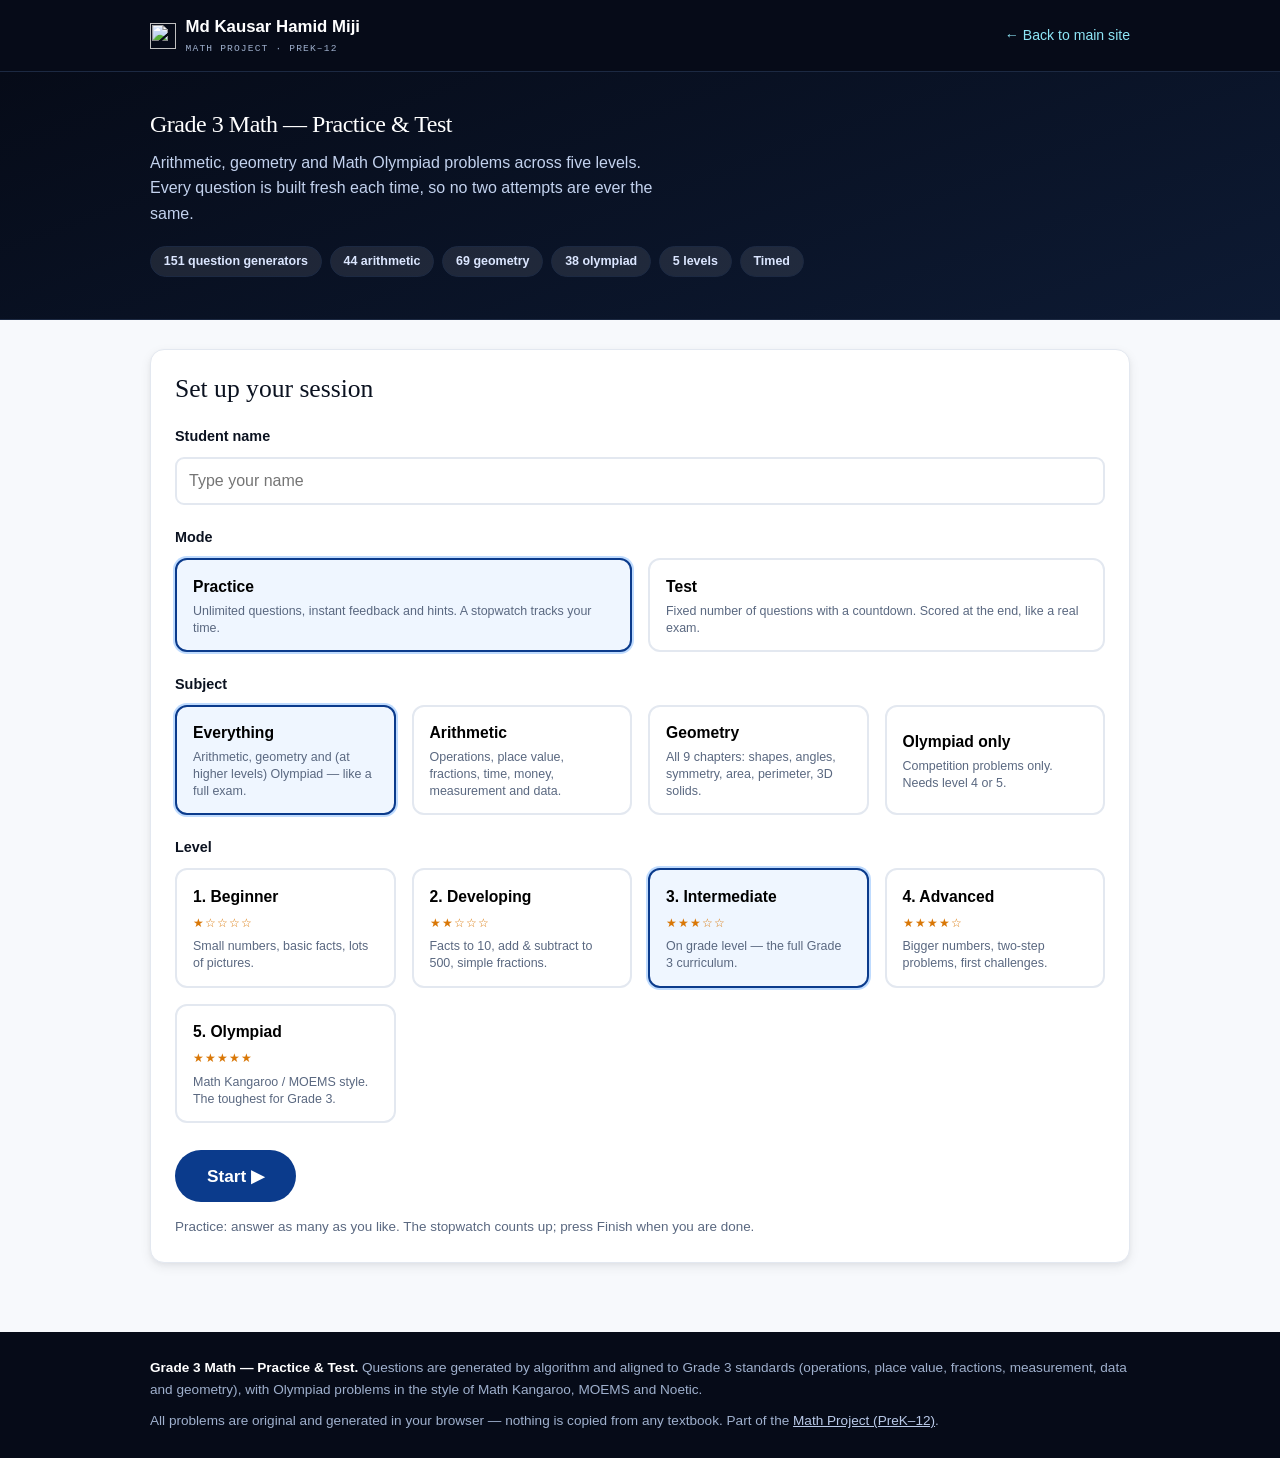
==== math/index.html @ 2d893887 "Added Math webpage" ====
<!DOCTYPE html>
<html lang="en">
<head>
<meta charset="utf-8">
<meta name="viewport" content="width=device-width, initial-scale=1">
<title>Grade 3 Math — Practice &amp; Test | Arithmetic · Geometry · Olympiad</title>
<meta name="description" content="Free Grade 3 math practice and timed tests. Arithmetic, geometry and Math Olympiad problems across five difficulty levels. Every question is generated fresh, so no two attempts are alike.">
<meta name="robots" content="index,follow">
<link rel="canonical" href="https://mijicuet.github.io/math/">
<meta property="og:type" content="website">
<meta property="og:title" content="Grade 3 Math — Practice &amp; Test">
<meta property="og:description" content="Arithmetic, geometry and Math Olympiad practice for Grade 3 — five levels, timed tests, unlimited fresh questions.">
<meta property="og:url" content="https://mijicuet.github.io/math/">
<meta name="theme-color" content="#060b18">
<link rel="icon" href="../assets/img/favicon.svg" type="image/svg+xml">
<style>
:root{
  --paper:#fff; --surface:#f7f9fc; --surface-2:#eef2f8;
  --ink:#0b1220; --ink-soft:#223049; --muted:#5a6880; --rule:#e3e8f0;
  --brand:#0b3b8c; --brand-ink:#072a66; --cyan:#06b6d4; --violet:#7c3aed; --amber:#d97706;
  --green:#16a34a; --red:#dc2626;
  --night:#060b18; --night-2:#0b1428; --night-rule:#1c2942; --night-muted:#9fb0cd;
  --font-sans:"Inter",-apple-system,BlinkMacSystemFont,"Segoe UI",Roboto,Helvetica,Arial,sans-serif;
  --font-display:"Newsreader","Iowan Old Style",Georgia,serif;
  --font-mono:"JetBrains Mono",ui-monospace,SFMono-Regular,Menlo,Consolas,monospace;
  --radius:14px; --radius-sm:9px;
  --shadow:0 4px 12px rgba(11,18,32,.07),0 2px 4px rgba(11,18,32,.04);
  --shadow-lg:0 18px 45px rgba(11,18,32,.12);
  --ease:cubic-bezier(.22,.61,.36,1);
}
*,*::before,*::after{box-sizing:border-box} *{margin:0}
html{-webkit-text-size-adjust:100%}
body{font-family:var(--font-sans);background:var(--surface);color:var(--ink);line-height:1.6;
     -webkit-font-smoothing:antialiased}
img,svg{display:block;max-width:100%}
.wrap{width:min(100% - 2rem,980px);margin-inline:auto}
@media(max-width:600px){.wrap{width:min(100% - 1.25rem,980px)}}
h1,h2,h3{line-height:1.18;font-weight:650;text-wrap:balance}
:focus-visible{outline:3px solid var(--cyan);outline-offset:3px;border-radius:4px}
.skip-link{position:absolute;left:-9999px;background:var(--ink);color:#fff;padding:.7rem 1.1rem;z-index:99}
.skip-link:focus{left:0}

/* header */
.topbar{background:var(--night);color:#fff;padding:.9rem 0;position:sticky;top:0;z-index:50;
        border-bottom:1px solid var(--night-rule)}
.topbar .wrap{display:flex;align-items:center;justify-content:space-between;gap:1rem;flex-wrap:wrap}
.logo{display:flex;align-items:center;gap:.6rem;font-weight:700;font-size:1.05rem;color:#fff;text-decoration:none}
.logo span small{display:block;font-family:var(--font-mono);font-size:.6rem;letter-spacing:.12em;
                 text-transform:uppercase;color:var(--night-muted);font-weight:500}
.topbar a.home{color:#8ee6f6;text-decoration:none;font-size:.88rem}
.topbar a.home:hover{text-decoration:underline}

/* hero */
.hero{background:linear-gradient(160deg,#060b18,#0d1a33);color:#fff;padding:2.4rem 0 2.6rem;
      border-bottom:1px solid var(--night-rule)}
.hero h1{font-family:var(--font-display);font-size:clamp(1.9rem,1.4rem+2.2vw,2.9rem);font-weight:500;
         letter-spacing:-.02em}
.hero p{color:#c3d2ee;margin-top:.7rem;max-width:60ch}
.pillrow{display:flex;flex-wrap:wrap;gap:.5rem;margin-top:1.2rem}
.pill{background:rgba(255,255,255,.09);border:1px solid var(--night-rule);border-radius:99px;
      padding:.3rem .8rem;font-size:.78rem;font-weight:600;color:#dbe6ff}

/* cards / layout */
.card{background:var(--paper);border:1px solid var(--rule);border-radius:var(--radius);padding:1.5rem;
      box-shadow:var(--shadow)}
.section{padding:1.8rem 0}
.grid{display:grid;gap:1rem}
.opt-grid{grid-template-columns:repeat(auto-fit,minmax(190px,1fr))}
label.lbl{display:block;font-weight:650;font-size:.9rem;margin:1.3rem 0 .55rem}
.help{font-size:.84rem;color:var(--muted)}

/* selectable option tiles */
.tile{border:2px solid var(--rule);border-radius:12px;padding:.85rem 1rem;cursor:pointer;background:#fff;
      text-align:left;transition:all .25s var(--ease);font:inherit;width:100%}
.tile:hover{border-color:#93c5fd}
.tile[aria-pressed="true"]{border-color:var(--brand);background:#eff6ff;box-shadow:0 0 0 2px #bfdbfe}
.tile b{display:block;font-size:.98rem}
.tile .stars{font-size:.78rem;color:var(--amber);letter-spacing:1px}
.tile small{display:block;color:var(--muted);font-size:.78rem;line-height:1.35;margin-top:.25rem}
.tile.oly[aria-pressed="true"]{border-color:var(--violet);background:#f5f0ff;box-shadow:0 0 0 2px #ddd0fe}

select,input[type=number],input[type=text]{font:inherit;font-size:1rem;padding:.6rem .75rem;
  border:2px solid var(--rule);border-radius:var(--radius-sm);background:#fff;color:var(--ink);width:100%}
select:focus,input:focus{outline:none;border-color:var(--brand)}

.btn{border:0;border-radius:99px;padding:.8rem 1.6rem;font-size:1rem;font-weight:650;cursor:pointer;
     background:var(--brand);color:#fff;transition:all .25s var(--ease);display:inline-flex;
     align-items:center;gap:.5rem;text-decoration:none}
.btn:hover{background:var(--brand-ink)}
.btn:disabled{opacity:.45;cursor:not-allowed}
.btn.sec{background:var(--surface-2);color:var(--ink)}
.btn.sec:hover{background:#dbe3ee}
.btn.big{font-size:1.08rem;padding:.95rem 2rem}
.btnrow{display:flex;gap:.7rem;flex-wrap:wrap}

/* runner */
.runbar{display:flex;align-items:center;justify-content:space-between;gap:1rem;flex-wrap:wrap;
        margin-bottom:.9rem}
.meta{font-size:.9rem;color:var(--muted)}
.meta b{color:var(--ink)}
.timer{font-family:var(--font-mono);font-size:1.35rem;font-weight:700;background:#fff;
       border:2px solid var(--rule);border-radius:10px;padding:.35rem .8rem;font-variant-numeric:tabular-nums}
.timer.warn{color:var(--red);border-color:var(--red)}
.bar{height:9px;background:var(--surface-2);border-radius:99px;overflow:hidden;margin-bottom:1rem}
.bar>div{height:100%;background:var(--green);width:0;transition:width .3s var(--ease)}
.palette{display:flex;flex-wrap:wrap;gap:.42rem;margin-bottom:1.1rem}
.dot{width:33px;height:33px;border-radius:8px;border:2px solid var(--rule);background:#fff;
     font-weight:700;font-size:.85rem;cursor:pointer;transition:all .2s var(--ease)}
.dot.done{background:#dcfce7;border-color:#86efac}
.dot.cur{border-color:var(--brand);box-shadow:0 0 0 2px #bfdbfe}

.tag{display:inline-block;font-size:.7rem;font-weight:700;letter-spacing:.05em;text-transform:uppercase;
     color:var(--brand);background:#eff6ff;border-radius:99px;padding:.24rem .7rem}
.tag.oly{color:#6d28d9;background:#f3e8ff}
.qtext{font-size:clamp(1.1rem,1rem+.5vw,1.35rem);margin:.7rem 0 1rem;line-height:1.5}
.figwrap{text-align:center;margin:.6rem 0 1.1rem}
.choices{display:grid;gap:.6rem}
.choice{display:flex;align-items:center;gap:.8rem;border:2px solid var(--rule);border-radius:11px;
        padding:.75rem .9rem;font-size:1.08rem;cursor:pointer;background:#fff;text-align:left;
        font:inherit;width:100%;transition:all .2s var(--ease)}
.choice:hover{border-color:#93c5fd}
.choice[aria-pressed="true"]{border-color:var(--brand);background:#eff6ff}
.choice.ok{border-color:var(--green);background:#dcfce7}
.choice.no{border-color:var(--red);background:#fee2e2}
.choice .k{width:27px;height:27px;flex:0 0 auto;border-radius:7px;background:var(--surface-2);
           display:flex;align-items:center;justify-content:center;font-weight:800;font-size:.85rem}
.choice[aria-pressed="true"] .k{background:var(--brand);color:#fff}
.fb{margin-top:.9rem;padding:.8rem 1rem;border-radius:10px;font-weight:600}
.fb.ok{background:#dcfce7;color:#166534}
.fb.no{background:#fee2e2;color:#991b1b}
.hintbox{margin-top:.7rem;padding:.75rem 1rem;background:#fffbeb;border-left:4px solid var(--amber);
         border-radius:8px;font-size:.92rem;color:#78350f}

/* results */
.score{font-family:var(--font-display);font-size:3.2rem;font-weight:600;line-height:1}
.badge{display:inline-block;border-radius:99px;padding:.3rem .9rem;font-weight:700;font-size:.85rem}
.badge.ok{background:#dcfce7;color:#166534} .badge.no{background:#fee2e2;color:#991b1b}
.rev{border:1px solid var(--rule);border-left-width:6px;border-radius:10px;padding:1rem;margin:.7rem 0}
.rev.y{border-left-color:var(--green)} .rev.n{border-left-color:var(--red)}
table.bd{width:100%;border-collapse:collapse;font-size:.9rem;margin-top:.6rem}
table.bd th,table.bd td{text-align:left;padding:.45rem .6rem;border-bottom:1px solid var(--rule)}
table.bd th{font-size:.75rem;text-transform:uppercase;letter-spacing:.05em;color:var(--muted)}

footer.ft{background:var(--night);color:var(--night-muted);padding:1.6rem 0;margin-top:2.5rem;
          font-size:.85rem}
footer.ft a{color:#b9c9e8}
.hide{display:none !important}
@media print{.topbar,.hero,.btnrow,footer.ft{display:none}}
</style>
</head>
<body>
<a class="skip-link" href="#app">Skip to the app</a>

<div class="topbar">
  <div class="wrap">
    <a class="logo" href="../index.html">
      <img src="../assets/img/favicon.svg" alt="" width="26" height="26">
      <span>Md Kausar Hamid Miji<small>Math Project · PreK–12</small></span>
    </a>
    <a class="home" href="../index.html">← Back to main site</a>
  </div>
</div>

<section class="hero">
  <div class="wrap">
    <h1>Grade 3 Math — Practice &amp; Test</h1>
    <p>Arithmetic, geometry and Math&nbsp;Olympiad problems across five levels. Every question is
       built fresh each time, so no two attempts are ever the same.</p>
    <div class="pillrow" id="statPills"></div>
  </div>
</section>

<main id="app">

<!-- ================= SETUP ================= -->
<section class="section" id="setup">
  <div class="wrap">
    <div class="card">
      <h2 style="font-family:var(--font-display);font-weight:500;font-size:1.6rem">Set up your session</h2>

      <label class="lbl" for="who">Student name</label>
      <input type="text" id="who" placeholder="Type your name" autocomplete="off">

      <label class="lbl">Mode</label>
      <div class="grid opt-grid" id="modeGrid"></div>

      <label class="lbl">Subject</label>
      <div class="grid opt-grid" id="subjGrid"></div>

      <label class="lbl">Level</label>
      <div class="grid opt-grid" id="lvlGrid"></div>
      <p class="help" id="lvlNote" style="margin-top:.6rem"></p>

      <div class="grid opt-grid" id="testOpts" style="margin-top:1.4rem">
        <div><label class="lbl" style="margin:0 0 .45rem" for="qcount">Questions</label>
          <select id="qcount"><option>10</option><option selected>20</option><option>25</option><option>30</option></select></div>
        <div><label class="lbl" style="margin:0 0 .45rem" for="tmin">Time limit</label>
          <select id="tmin"><option value="10">10 minutes</option><option value="20">20 minutes</option>
            <option value="30" selected>30 minutes</option><option value="45">45 minutes</option></select></div>
      </div>

      <div class="btnrow" style="margin-top:1.7rem">
        <button class="btn big" id="startBtn" type="button">Start ▶</button>
      </div>
      <p class="help" id="setupHelp" style="margin-top:.9rem"></p>
    </div>
  </div>
</section>

<!-- ================= RUNNER ================= -->
<section class="section hide" id="runner">
  <div class="wrap">
    <div class="card">
      <div class="runbar">
        <div class="meta"><b id="rWho"></b> · <span id="rMeta"></span></div>
        <div class="timer" id="clock">00:00</div>
      </div>
      <div class="bar"><div id="prog"></div></div>
      <div class="palette" id="palette"></div>
      <div id="qbox"></div>
      <div class="btnrow" style="margin-top:1.4rem;justify-content:space-between">
        <button class="btn sec" id="prevBtn" type="button">◀ Previous</button>
        <div class="btnrow">
          <button class="btn sec" id="endBtn" type="button">Finish</button>
          <button class="btn" id="nextBtn" type="button">Next ▶</button>
        </div>
      </div>
    </div>
  </div>
</section>

<!-- ================= RESULTS ================= -->
<section class="section hide" id="results"><div class="wrap"><div class="card" id="resultCard"></div></div></section>

</main>

<footer class="ft">
  <div class="wrap">
    <p><strong style="color:#fff">Grade 3 Math — Practice &amp; Test.</strong>
       Questions are generated by algorithm and aligned to Grade 3 standards
       (operations, place value, fractions, measurement, data and geometry),
       with Olympiad problems in the style of Math Kangaroo, MOEMS and Noetic.</p>
    <p style="margin-top:.6rem">All problems are original and generated in your browser — nothing is
       copied from any textbook. Part of the <a href="../index.html">Math Project (PreK–12)</a>.</p>
  </div>
</footer>

<script>

function rand(a,b){return Math.floor(Math.random()*(b-a+1))+a;}
function pick(a){return a[Math.floor(Math.random()*a.length)];}
function shuffle(a){a=a.slice();for(let i=a.length-1;i>0;i--){const j=Math.floor(Math.random()*(i+1));[a[i],a[j]]=[a[j],a[i]];}return a;}
function opts4(correct,pool){const s=[correct];const p=shuffle(pool.filter(x=>String(x)!==String(correct)));
  for(const v of p){if(s.length>=4)break;if(!s.map(String).includes(String(v)))s.push(v);}
  let k=1;while(s.length<4){const v=(typeof correct==='number')?correct+k:String(correct)+k;if(!s.map(String).includes(String(v)))s.push(v);k++;}
  return shuffle(s.map(String));}

const LEVELS=[
 {n:1,name:"Beginner",stars:"★☆☆☆☆",desc:"Small numbers, basic facts, lots of pictures."},
 {n:2,name:"Developing",stars:"★★☆☆☆",desc:"Facts to 10, add & subtract to 500, simple fractions."},
 {n:3,name:"Intermediate",stars:"★★★☆☆",desc:"On grade level — full Grade 3 range and word problems."},
 {n:4,name:"Advanced",stars:"★★★★☆",desc:"Bigger numbers, two-step problems, missing numbers."},
 {n:5,name:"Superior",stars:"★★★★★",desc:"Multi-step challenges and tougher reasoning."}
];

const NAMES=["Ava","Liam","Maya","Noah","Zoe","Ethan","Aria","Kai","Sofia","Leo","Nina","Omar","Ivy","Diego","Lily","Sam","Priya","Jack","Mia","Ben","Ella","Ravi","Grace","Theo"];
const OBJ=[["apples","baskets"],["stickers","sheets"],["cookies","plates"],["pencils","boxes"],["marbles","bags"],["crayons","packs"],["books","shelves"],["flowers","vases"]];

/* per-level number ranges */
function P(L){return {
  factMax:[5,10,10,12,12][L-1],          // multiplication/division facts
  addMax:[100,500,999,2500,6000][L-1],    // add/subtract ceiling
  addMin:[10,50,120,400,1200][L-1],
  fracDen:[[2,4],[2,3,4],[2,3,4,6,8],[2,3,4,6,8],[3,4,6,8]][L-1],
  rectMax:[5,7,9,12,15][L-1],
  minuteSet:[[0,30],[0,15,30,45],[0,5,10,15,20,25,30,35,40,45,50,55],[0,5,10,15,20,25,30,35,40,45,50,55],[0,5,10,15,20,25,30,35,40,45,50,55]][L-1],
  steps:[1,1,1,2,2][L-1]
};}

function svgFrame(inner,w,h){return '<svg viewBox="0 0 '+w+' '+h+'" width="'+w+'" xmlns="http://www.w3.org/2000/svg">'+inner+'</svg>';}
function svgAreaGrid(w,h){const c=26;let r='';for(let y=0;y<h;y++)for(let x=0;x<w;x++)r+='<rect x="'+(x*c)+'" y="'+(y*c)+'" width="'+c+'" height="'+c+'" fill="#dbeafe" stroke="#1e40af" stroke-width="1.2"/>';return svgFrame(r,w*c+2,h*c+2);}
function svgRectLabeled(w,h,unit){const sc=Math.min(28,230/Math.max(w,h)),W=w*sc,H=h*sc,ox=52,oy=20;
  let r='<rect x="'+ox+'" y="'+oy+'" width="'+W+'" height="'+H+'" fill="#eef2ff" stroke="#4338ca" stroke-width="2"/>';
  r+='<text x="'+(ox+W/2)+'" y="'+(oy-6)+'" font-size="15" text-anchor="middle">'+w+' '+unit+'</text>';
  r+='<text x="'+(ox-8)+'" y="'+(oy+H/2+5)+'" font-size="15" text-anchor="end">'+h+' '+unit+'</text>';
  return svgFrame(r,ox+W+20,oy+H+16);}
function svgBar(cats){const c=44,gap=20,W=cats.length*(c+gap)+50,mx=Math.max(...cats.map(o=>o.v)),base=150,sc=(base-20)/mx;
  let r='<line x1="40" y1="'+base+'" x2="'+(W-6)+'" y2="'+base+'" stroke="#334155" stroke-width="2"/>';
  for(let g=0;g<=mx;g++){const y=base-g*sc;r+='<line x1="36" y1="'+y+'" x2="'+(W-6)+'" y2="'+y+'" stroke="#e2e8f0"/><text x="30" y="'+(y+4)+'" font-size="11" text-anchor="end">'+g+'</text>';}
  cats.forEach((o,i)=>{const x=50+i*(c+gap),bh=o.v*sc;r+='<rect x="'+x+'" y="'+(base-bh)+'" width="'+c+'" height="'+bh+'" fill="'+o.color+'" stroke="#1e293b"/><text x="'+(x+c/2)+'" y="'+(base+16)+'" font-size="12" text-anchor="middle">'+o.label+'</text>';});
  return svgFrame(r,W,180);}
function svgPict(rows,each,icon){let y=18,r='';rows.forEach(o=>{r+='<text x="4" y="'+(y+4)+'" font-size="13" font-weight="600">'+o.label+'</text>';const n=o.v/each;for(let i=0;i<n;i++)r+='<text x="'+(96+i*26)+'" y="'+(y+6)+'" font-size="20" fill="#f59e0b">'+icon+'</text>';y+=30;});
  r+='<text x="4" y="'+(y+6)+'" font-size="12" fill="#475569">Key: each '+icon+' = '+each+'</text>';return svgFrame(r,360,y+18);}
function svgFracBar(parts,shaded){const c=Math.min(40,300/parts);let r='';for(let i=0;i<parts;i++)r+='<rect x="'+(i*c)+'" y="0" width="'+c+'" height="40" fill="'+(i<shaded?'#60a5fa':'#fff')+'" stroke="#1e3a8a" stroke-width="1.5"/>';return svgFrame(r,parts*c+2,42);}
function svgNumberLine(den,pt){const ox=20,len=300,y=40;let r='<line x1="'+ox+'" y1="'+y+'" x2="'+(ox+len)+'" y2="'+y+'" stroke="#111" stroke-width="2"/>';
  for(let i=0;i<=den;i++){const x=ox+len*i/den;r+='<line x1="'+x+'" y1="'+(y-7)+'" x2="'+x+'" y2="'+(y+7)+'" stroke="#111" stroke-width="2"/><text x="'+x+'" y="'+(y+22)+'" font-size="12" text-anchor="middle">'+(i===0?'0':(i===den?'1':''))+'</text>';}
  const px=ox+len*pt/den;r+='<circle cx="'+px+'" cy="'+y+'" r="6" fill="#dc2626"/><text x="'+px+'" y="'+(y-12)+'" font-size="13" text-anchor="middle" fill="#dc2626" font-weight="700">A</text>';
  return svgFrame(r,340,64);}
function svgClock(h,m){const cx=70,cy=70,R=60;let r='<circle cx="'+cx+'" cy="'+cy+'" r="'+R+'" fill="#fff" stroke="#111" stroke-width="3"/>';
  for(let i=1;i<=12;i++){const a=(i*30-90)*Math.PI/180;r+='<text x="'+(cx+Math.cos(a)*(R-14))+'" y="'+(cy+Math.sin(a)*(R-14)+5)+'" font-size="13" text-anchor="middle" font-weight="600">'+i+'</text>';}
  const ma=(m*6-90)*Math.PI/180,ha=((h%12)*30+m*0.5-90)*Math.PI/180;
  r+='<line x1="'+cx+'" y1="'+cy+'" x2="'+(cx+Math.cos(ha)*(R-28))+'" y2="'+(cy+Math.sin(ha)*(R-28))+'" stroke="#111" stroke-width="4"/>';
  r+='<line x1="'+cx+'" y1="'+cy+'" x2="'+(cx+Math.cos(ma)*(R-12))+'" y2="'+(cy+Math.sin(ma)*(R-12))+'" stroke="#2563eb" stroke-width="3"/>';
  r+='<circle cx="'+cx+'" cy="'+cy+'" r="3.5" fill="#111"/>';return svgFrame(r,140,140);}
const SHAPES={triangle:"70,12 128,120 12,120",square:"20,20 120,20 120,120 20,120",rectangle:"14,34 134,34 134,110 14,110",
  pentagon:"70,10 130,54 107,124 33,124 10,54",hexagon:"46,12 100,12 128,66 100,120 46,120 18,66",
  rhombus:"70,12 128,66 70,120 12,66",trapezoid:"38,30 106,30 134,116 10,116"};
function svgShape(n){return svgFrame('<polygon points="'+SHAPES[n]+'" fill="#fde68a" stroke="#b45309" stroke-width="3"/>',146,132);}
function fmtTime(h,m){return h+':'+String(m).padStart(2,'0');}

/* Each generator takes level L (1-5). minL = lowest level it may appear at. */
const GEN=[
{minL:1,f:L=>{const p=P(L),a=rand(2,p.factMax),b=rand(2,p.factMax),ans=a*b;
  return L<=1?{domain:'Multiplication',type:'mc',prompt:'What is '+a+' × '+b+'?',choices:opts4(ans,[ans+a,ans-a,ans+b,a+b,ans+1]),answer:String(ans)}
             :{domain:'Multiplication',type:'num',prompt:'What is '+a+' × '+b+'?',answer:String(ans)};}},
{minL:1,f:L=>{const p=P(L),b=rand(2,p.factMax),q=rand(2,p.factMax),a=b*q;
  return L<=1?{domain:'Division',type:'mc',prompt:'What is '+a+' ÷ '+b+'?',choices:opts4(q,[q+1,q-1,q+2,b]),answer:String(q)}
             :{domain:'Division',type:'num',prompt:'What is '+a+' ÷ '+b+'?',answer:String(q)};}},
{minL:2,f:L=>{const a=rand(3,9),m=pick(L>=4?[20,30,40,50,60,70,80,90]:[10,20,30]),ans=a*m;
  return{domain:'Multiply by 10s',type:'num',prompt:'What is '+a+' × '+m+'?',answer:String(ans)};}},
{minL:3,f:L=>{const p=P(L),a=rand(2,p.factMax),b=rand(3,p.factMax);
  return{domain:'Missing factor',type:'num',prompt:a+' × ___ = '+(a*b)+'.  What number goes in the blank?',answer:String(b)};}},
{minL:4,f:L=>{const p=P(L),b=rand(3,p.factMax),q=rand(3,p.factMax);
  return{domain:'Unknown number',type:'num',prompt:'___ ÷ '+b+' = '+q+'.  What number goes in the blank?',answer:String(b*q)};}},
{minL:1,f:L=>{const p=P(L),A=rand(p.addMin,p.addMax),B=rand(p.addMin,Math.max(p.addMin+1,p.addMax-A>0?p.addMax-A:p.addMin+50));
  return{domain:'Addition',type:'num',prompt:'Add:  '+A+' + '+B+' = ?',answer:String(A+B)};}},
{minL:1,f:L=>{const p=P(L),A=rand(Math.floor(p.addMax/3),p.addMax),B=rand(10,A-5);
  return{domain:'Subtraction',type:'num',prompt:'Subtract:  '+A+' − '+B+' = ?',answer:String(A-B)};}},
{minL:2,f:L=>{const n=rand(11,89)*10+rand(1,9),r=Math.round(n/10)*10;
  return{domain:'Rounding',type:'mc',prompt:'Round '+n+' to the nearest ten.',choices:opts4(r,[r-10,r+10,r+20,r-20]),answer:String(r)};}},
{minL:3,f:L=>{const n=rand(120,980),r=Math.round(n/100)*100;
  return{domain:'Rounding',type:'mc',prompt:'Round '+n+' to the nearest hundred.',choices:opts4(r,[r-100,r+100,r+200,Math.round(n/10)*10]),answer:String(r)};}},
{minL:2,f:L=>{const d3=rand(1,9),d2=rand(0,9),d1=rand(0,9),n=d3*100+d2*10+d1;
  const s=pick([['hundreds',d3*100],['tens',d2*10],['ones',d1]]);
  return{domain:'Place value',type:'mc',prompt:'In the number '+n+', what is the value of the digit in the '+s[0]+' place?',choices:opts4(s[1],[d3,d2,d1,d3*10,d2*100,s[1]+10]),answer:String(s[1])};}},
{minL:1,f:L=>{const p=P(L),parts=pick(p.fracDen),sh=rand(1,parts-1);
  return{domain:'Fractions',type:'mc',prompt:'What fraction of the bar is shaded blue?',fig:svgFracBar(parts,sh),
    choices:opts4(sh+'/'+parts,[(parts-sh)+'/'+parts,sh+'/'+(parts+1),(sh+1)+'/'+parts,parts+'/'+sh]),answer:sh+'/'+parts};}},
{minL:2,f:L=>{const p=P(L),den=pick(p.fracDen),pt=rand(1,den-1);
  return{domain:'Fractions',type:'mc',prompt:'What fraction does point A show on the number line?',fig:svgNumberLine(den,pt),
    choices:opts4(pt+'/'+den,[(pt+1)+'/'+den,pt+'/'+(den+1),(den-pt)+'/'+den,den+'/'+pt]),answer:pt+'/'+den};}},
{minL:3,f:L=>{const pr=pick([['1/2','2/4'],['1/2','3/6'],['1/3','2/6'],['2/3','4/6'],['1/4','2/8'],['3/4','6/8'],['1/2','4/8']]);
  return{domain:'Equivalent fractions',type:'mc',prompt:'Which fraction is equal to '+pr[0]+'?',
    choices:opts4(pr[1],['1/3','3/5','5/8','2/5','3/8','1/6']),answer:pr[1]};}},
{minL:3,f:L=>{const d=pick([3,4,6,8]);let a=rand(1,d-1),b=rand(1,d-1);if(b===a)b=a%(d-1)+1;
  return{domain:'Compare fractions',type:'mc',prompt:'Which symbol makes this true?   '+a+'/'+d+'  ___  '+b+'/'+d,choices:shuffle(['>','<','=','×']),answer:a>b?'>':'<'};}},
{minL:5,f:L=>{const d=pick([2,3,4]);const a=rand(1,d-1);const whole=rand(2,4);
  return{domain:'Fractions',type:'mc',prompt:'Which fraction is greater than 1 whole?',choices:opts4((d+a)+'/'+d,[a+'/'+d,(d-1)+'/'+d,'1/'+d,a+'/'+(d+2)]),answer:(d+a)+'/'+d};}},
{minL:1,f:L=>{const p=P(L),w=rand(2,Math.min(8,p.rectMax)),h=rand(2,Math.min(6,p.rectMax));
  return{domain:'Area',type:'num',prompt:'Each small square is 1 square unit. What is the area of this rectangle?',fig:svgAreaGrid(w,h),answer:String(w*h)};}},
{minL:2,f:L=>{const p=P(L),w=rand(3,p.rectMax),h=rand(2,p.rectMax),u=pick(['cm','m','ft']);
  return{domain:'Perimeter',type:'num',prompt:'What is the perimeter of this rectangle (in '+u+')?',fig:svgRectLabeled(w,h,u),answer:String(2*(w+h))};}},
{minL:2,f:L=>{const p=P(L),w=rand(3,p.rectMax),h=rand(2,p.rectMax),u=pick(['cm','m']);
  return{domain:'Area',type:'num',prompt:'What is the area of this rectangle (in square '+u+')?',fig:svgRectLabeled(w,h,u),answer:String(w*h)};}},
{minL:4,f:L=>{const w=rand(3,9),h=rand(2,8),A=w*h;
  return{domain:'Area & perimeter',type:'num',prompt:'A rectangle has an area of '+A+' square cm. One side is '+w+' cm. What is the perimeter, in cm?',answer:String(2*(w+h))};}},
{minL:1,f:L=>{const p=P(L),h=rand(1,12),m=pick(p.minuteSet);
  return{domain:'Telling time',type:'mc',prompt:'What time does the clock show?',fig:svgClock(h,m),
    choices:opts4(fmtTime(h,m),[fmtTime(h,(m+5)%60),fmtTime(h%12+1,m),fmtTime(h,(m+30)%60),fmtTime((h+11)%12||12,m)]),answer:fmtTime(h,m)};}},
{minL:3,f:L=>{const sh=rand(1,7),sm=pick([0,5,10,15,20,25]),add=L>=4?pick([35,40,45,50,55,70,85]):pick([15,20,25,30,45]);
  let em=sm+add,eh=sh;while(em>=60){em-=60;eh++;}
  return{domain:'Elapsed time',type:'num',prompt:'A movie starts at '+fmtTime(sh,sm)+' and ends at '+fmtTime(eh,em)+'. How many minutes long is it?',answer:String(add)};}},
{minL:1,f:L=>{const cats=[{label:'Red',v:rand(2,9),color:'#ef4444'},{label:'Blue',v:rand(2,9),color:'#3b82f6'},{label:'Green',v:rand(2,9),color:'#22c55e'},{label:'Gold',v:rand(2,9),color:'#f59e0b'}];
  if(L>=4){const t=cats.reduce((s,o)=>s+o.v,0);return{domain:'Bar graph',type:'num',prompt:'The bar graph shows votes for favourite colours. How many votes were there in all?',fig:svgBar(cats),answer:String(t)};}
  const i=rand(0,3);let j=(i+1+rand(0,2))%4;const hi=cats[i].v>cats[j].v?i:j,lo=hi===i?j:i;
  return{domain:'Bar graph',type:'num',prompt:'How many more votes did '+cats[hi].label+' get than '+cats[lo].label+'?',fig:svgBar(cats),answer:String(cats[hi].v-cats[lo].v)};}},
{minL:2,f:L=>{const each=L>=4?pick([5,10]):pick([2,5]);
  const rows=[{label:pick(['Cats','Dogs']),v:each*rand(2,5)},{label:'Birds',v:each*rand(2,5)},{label:'Fish',v:each*rand(2,5)}];
  const tot=rows.reduce((s,o)=>s+o.v,0);
  return{domain:'Picture graph',type:'num',prompt:'Use the picture graph. How many animals are there in all?',fig:svgPict(rows,each,'●'),answer:String(tot)};}},
{minL:1,f:L=>{const keys=Object.keys(SHAPES),n=pick(L<=2?['triangle','square','rectangle','hexagon']:keys);
  return{domain:'Geometry',type:'mc',prompt:'What is the name of this shape?',fig:svgShape(n),choices:opts4(n,keys),answer:n};}},
{minL:1,f:L=>{const m={triangle:3,rectangle:4,square:4,pentagon:5,hexagon:6},n=pick(Object.keys(m));
  return{domain:'Geometry',type:'mc',prompt:'How many sides does a '+n+' have?',choices:opts4(m[n],[3,4,5,6,8]),answer:String(m[n])};}},
{minL:1,f:L=>{const start=rand(2,6),step=L<=2?pick([2,5,10]):pick([3,4,6,7,8,9]),seq=[start,start+step,start+2*step,start+3*step];
  return{domain:'Number patterns',type:'num',prompt:'What number comes next?   '+seq.join(', ')+', ___',answer:String(start+4*step)};}},
{minL:1,f:L=>{const p=P(L),nm=pick(NAMES),g=rand(2,p.factMax),per=rand(2,p.factMax),o=pick(OBJ);
  return{domain:'Word problem',type:'num',prompt:nm+' has '+g+' '+o[1]+'. Each '+o[1].replace(/s$/,'')+' holds '+per+' '+o[0]+'. How many '+o[0]+' in all?',answer:String(g*per)};}},
{minL:2,f:L=>{const p=P(L),nm=pick(NAMES),per=rand(2,p.factMax),grp=rand(2,p.factMax),tot=per*grp,o=pick(OBJ);
  return{domain:'Word problem',type:'num',prompt:nm+' shares '+tot+' '+o[0]+' equally among '+grp+' '+o[1]+'. How many '+o[0]+' in each '+o[1].replace(/s$/,'')+'?',answer:String(per)};}},
{minL:1,f:L=>{const p=P(L),nm=pick(NAMES),a=rand(p.addMin,p.addMax/2|0),b=rand(p.addMin,p.addMax/2|0);
  return{domain:'Word problem',type:'num',prompt:nm+' read '+a+' pages in the first week and '+b+' pages in the second week. How many pages altogether?',answer:String(a+b)};}},
{minL:4,f:L=>{const nm=pick(NAMES),box=rand(4,9),per=rand(4,9),ate=rand(3,12),tot=box*per;
  return{domain:'Two-step problem',type:'num',prompt:nm+' bought '+box+' boxes of '+pick(['muffins','granola bars','juice boxes'])+'. Each box has '+per+'. '+nm+' gave away '+ate+'. How many are left?',answer:String(tot-ate)};}},
{minL:4,f:L=>{const nm=pick(NAMES),start=rand(200,600),spent=rand(50,180),earned=rand(40,200);
  return{domain:'Two-step problem',type:'num',prompt:nm+' had '+start+' points. '+nm+' lost '+spent+' points, then earned '+earned+' more. How many points now?',answer:String(start-spent+earned)};}},
{minL:5,f:L=>{const nm=pick(NAMES),rows=rand(4,9),cols=rand(4,9),extra=rand(2,9);
  return{domain:'Multi-step problem',type:'num',prompt:nm+' plants a garden with '+rows+' rows of '+cols+' flowers. Then '+nm+' plants '+extra+' more flowers. How many flowers in total?',answer:String(rows*cols+extra)};}},
{minL:5,f:L=>{const teams=rand(3,6),per=rand(4,9),total=teams*per,left=rand(1,3);
  return{domain:'Multi-step problem',type:'num',prompt:'There are '+teams+' teams with '+per+' players each. '+left+' player'+(left>1?'s':'')+' went home. How many players are still there?',answer:String(total-left)};}},
{minL:2,f:L=>{const coin=pick([['quarters',25],['dimes',10],['nickels',5]]),n=rand(2,6),extra=rand(1,4);
  const cents=n*coin[1]+extra*coin[1];
  return{domain:'Money',type:'num',prompt:'How many cents is '+n+' '+coin[0]+' plus '+extra+' more '+(extra>1?coin[0]:coin[0].replace(/s$/,''))+'?',answer:String(cents)};}},
{minL:4,f:L=>{const price=rand(15,60),n=rand(3,6),paid=price*n+rand(5,40);
  return{domain:'Money',type:'num',prompt:'A notebook costs '+price+' cents. If you buy '+n+' notebooks and pay '+paid+' cents, how much change do you get, in cents?',answer:String(paid-price*n)};}},
{minL:1,f:L=>{const o=pick([['a paperclip','1 gram',['1 kilogram','5 kilograms','20 grams']],['a math textbook','1 kilogram',['1 gram','50 kilograms','2 milliliters']],['a full water bottle','1 liter',['1 milliliter','20 liters','3 grams']],['a spoon of medicine','5 milliliters',['5 liters','500 liters','5 kilograms']]]);
  return{domain:'Measurement',type:'mc',prompt:'Which is the best estimate for '+o[0]+'?',choices:opts4(o[1],o[2]),answer:o[1]};}}
];



if(typeof rand!=='function'){var rand=(a,b)=>Math.floor(Math.random()*(b-a+1))+a;}
if(typeof pick!=='function'){var pick=a=>a[Math.floor(Math.random()*a.length)];}
if(typeof shuffle!=='function'){var shuffle=a=>{a=a.slice();for(let i=a.length-1;i>0;i--){const j=Math.floor(Math.random()*(i+1));[a[i],a[j]]=[a[j],a[i]];}return a;};}
if(typeof opts4!=='function'){var opts4=(correct,pool)=>{const s=[correct];const p=shuffle(pool.filter(x=>String(x)!==String(correct)));
  for(const v of p){if(s.length>=4)break;if(!s.map(String).includes(String(v)))s.push(v);}
  let k=1;while(s.length<4){const v=(typeof correct==='number')?correct+k:String(correct)+k;if(!s.map(String).includes(String(v)))s.push(v);k++;}
  return shuffle(s.map(String));};}

const GEO_CHAPTERS=[
 {n:1,title:"2D Shapes & Their Attributes",std:"CCSS 3.G.1"},
 {n:2,title:"Lines, Rays & Angles",std:"CCSS 3.G.1 / 4.G.1"},
 {n:3,title:"Quadrilaterals & Classification",std:"CCSS 3.G.1"},
 {n:4,title:"Symmetry & Transformations",std:"CCSS 3.G.1 / 4.G.3"},
 {n:5,title:"Perimeter",std:"CCSS 3.MD.8"},
 {n:6,title:"Area",std:"CCSS 3.MD.5-7"},
 {n:7,title:"Fractions & Partitioning",std:"CCSS 3.G.2 / 3.NF.1"},
 {n:8,title:"3D Solids",std:"CCSS 3.G.1 ext."},
 {n:9,title:"Competition Geometry",std:"All + enrichment"}
];

/* ---------- reference data ---------- */
const POLY=[[3,"triangle"],[4,"quadrilateral"],[5,"pentagon"],[6,"hexagon"],[7,"heptagon"],[8,"octagon"],
            [9,"nonagon"],[10,"decagon"],[11,"hendecagon"],[12,"dodecagon"],[20,"icosagon"]];
const POLY_BASIC=POLY.filter(p=>p[0]<=8);
const SOLIDS=[ // name, faces, edges, vertices, isPolyhedron
 ["cube",6,12,8,true],["rectangular prism",6,12,8,true],["triangular prism",5,9,6,true],
 ["square pyramid",5,8,5,true],["triangular pyramid",4,6,4,true],["pentagonal prism",7,15,10,true],
 ["hexagonal prism",8,18,12,true],["sphere",0,0,0,false],["cylinder",3,2,0,false],["cone",2,1,1,false]];
const QUADS={
 square:{sides:"4 equal sides",angles:"4 right angles",par:"2 pairs parallel",sym:4},
 rectangle:{sides:"opposite sides equal",angles:"4 right angles",par:"2 pairs parallel",sym:2},
 rhombus:{sides:"4 equal sides",angles:"opposite angles equal",par:"2 pairs parallel",sym:2},
 parallelogram:{sides:"opposite sides equal",angles:"opposite angles equal",par:"2 pairs parallel",sym:0},
 trapezoid:{sides:"exactly 1 pair parallel",angles:"varies",par:"1 pair parallel",sym:0},
 kite:{sides:"2 pairs adjacent equal",angles:"1 pair equal",par:"none",sym:1}};
function gcd(a,b){return b?gcd(b,a%b):a;}
function angleSum(n){return (n-2)*180;}
function regAngle(n){return angleSum(n)/n;}
function diagonals(n){return n*(n-3)/2;}
function squaresInGrid(n){let s=0;for(let k=1;k<=n;k++)s+=(n-k+1)*(n-k+1);return s;}
function rectsInGrid(m,n){return (m*(m+1)/2)*(n*(n+1)/2);}

/* ---------- SVG helpers ---------- */
function gFrame(inner,w,h){return '<svg viewBox="0 0 '+w+' '+h+'" width="'+w+'" xmlns="http://www.w3.org/2000/svg">'+inner+'</svg>';}
function regPolyPts(n,cx,cy,r,rot){let p=[];for(let i=0;i<n;i++){const a=(i*360/n-90+(rot||0))*Math.PI/180;p.push((cx+r*Math.cos(a)).toFixed(1)+','+(cy+r*Math.sin(a)).toFixed(1));}return p.join(' ');}
function gRegPoly(n,fill,size){const S=size||150,r=S*0.40,cx=S/2,cy=S/2;
  return gFrame('<polygon points="'+regPolyPts(n,cx,cy,r,0)+'" fill="'+(fill||'#fde68a')+'" stroke="#b45309" stroke-width="3"/>',S,S);}
function gRegPolySym(n){const S=170,r=S*0.38,cx=S/2,cy=S/2;let s='<polygon points="'+regPolyPts(n,cx,cy,r,0)+'" fill="#dbeafe" stroke="#1e40af" stroke-width="3"/>';
  for(let i=0;i<n;i++){const a=(i*180/n-90)*Math.PI/180;s+='<line x1="'+(cx-r*1.15*Math.cos(a))+'" y1="'+(cy-r*1.15*Math.sin(a))+'" x2="'+(cx+r*1.15*Math.cos(a))+'" y2="'+(cy+r*1.15*Math.sin(a))+'" stroke="#dc2626" stroke-width="1.6" stroke-dasharray="5,4"/>';}
  return gFrame(s,S,S);}
function gTriangle(kind){const S=170;let pts,mark='';
  if(kind==='right')pts="20,140 20,30 140,140";
  else if(kind==='equilateral')pts="85,25 145,140 25,140";
  else if(kind==='isosceles')pts="85,25 140,140 30,140";
  else if(kind==='scalene')pts="30,140 150,120 70,30";
  else if(kind==='obtuse')pts="15,130 160,130 45,55";
  else pts="30,140 150,140 90,35";
  if(kind==='right')mark='<rect x="20" y="120" width="20" height="20" fill="none" stroke="#dc2626" stroke-width="2.5"/>';
  return gFrame('<polygon points="'+pts+'" fill="#fecaca" stroke="#b91c1c" stroke-width="3"/>'+mark,S,S);}
function gAngle(deg){const S=180,ox=25,oy=140,len=120,a=-deg*Math.PI/180;
  let s='<line x1="'+ox+'" y1="'+oy+'" x2="'+(ox+len)+'" y2="'+oy+'" stroke="#111" stroke-width="3"/>';
  s+='<line x1="'+ox+'" y1="'+oy+'" x2="'+(ox+len*Math.cos(a))+'" y2="'+(oy+len*Math.sin(a))+'" stroke="#111" stroke-width="3"/>';
  s+='<path d="M '+(ox+34)+' '+oy+' A 34 34 0 0 1 '+(ox+34*Math.cos(a))+' '+(oy+34*Math.sin(a))+'" fill="none" stroke="#2563eb" stroke-width="2.5"/>';
  if(Math.abs(deg-90)<1)s+='<rect x="'+ox+'" y="'+(oy-18)+'" width="18" height="18" fill="none" stroke="#dc2626" stroke-width="2.5"/>';
  return gFrame(s,S,S);}
function gLinePair(kind){const S=190;let s='';
  if(kind==='parallel')s='<line x1="18" y1="55" x2="172" y2="55" stroke="#1e40af" stroke-width="3.5"/><line x1="18" y1="115" x2="172" y2="115" stroke="#1e40af" stroke-width="3.5"/>';
  else if(kind==='perpendicular')s='<line x1="20" y1="90" x2="170" y2="90" stroke="#1e40af" stroke-width="3.5"/><line x1="95" y1="20" x2="95" y2="160" stroke="#1e40af" stroke-width="3.5"/><rect x="95" y="72" width="18" height="18" fill="none" stroke="#dc2626" stroke-width="2.5"/>';
  else s='<line x1="18" y1="130" x2="172" y2="45" stroke="#1e40af" stroke-width="3.5"/><line x1="30" y1="35" x2="165" y2="145" stroke="#1e40af" stroke-width="3.5"/>';
  return gFrame(s,S,175);}
function gLineType(kind){const S=210,y=60;let s='';
  if(kind==='point')s='<circle cx="105" cy="'+y+'" r="6" fill="#111"/><text x="105" y="'+(y-14)+'" font-size="15" text-anchor="middle">P</text>';
  if(kind==='line')s='<line x1="15" y1="'+y+'" x2="195" y2="'+y+'" stroke="#111" stroke-width="3"/><polygon points="15,'+y+' 27,'+(y-6)+' 27,'+(y+6)+'" fill="#111"/><polygon points="195,'+y+' 183,'+(y-6)+' 183,'+(y+6)+'" fill="#111"/>';
  if(kind==='line segment')s='<line x1="35" y1="'+y+'" x2="175" y2="'+y+'" stroke="#111" stroke-width="3"/><circle cx="35" cy="'+y+'" r="5" fill="#111"/><circle cx="175" cy="'+y+'" r="5" fill="#111"/>';
  if(kind==='ray')s='<line x1="35" y1="'+y+'" x2="195" y2="'+y+'" stroke="#111" stroke-width="3"/><circle cx="35" cy="'+y+'" r="5" fill="#111"/><polygon points="195,'+y+' 183,'+(y-6)+' 183,'+(y+6)+'" fill="#111"/>';
  return gFrame(s,S,95);}
function gQuad(name){const S=175;const P={square:"38,30 138,30 138,130 38,130",rectangle:"18,45 158,45 158,120 18,120",
  rhombus:"88,22 152,80 88,138 24,80",parallelogram:"45,40 165,40 130,130 10,130",
  trapezoid:"52,40 122,40 158,130 16,130",kite:"88,15 145,75 88,155 31,75"}[name];
  return gFrame('<polygon points="'+P+'" fill="#d9f99d" stroke="#4d7c0f" stroke-width="3"/>',S,S);}
function gGridRect(w,h,unit,cell){const c=cell||24,W=w*c,H=h*c;let s='';
  for(let y=0;y<h;y++)for(let x=0;x<w;x++)s+='<rect x="'+(x*c)+'" y="'+(y*c)+'" width="'+c+'" height="'+c+'" fill="#dbeafe" stroke="#1d4ed8" stroke-width="1.2"/>';
  return gFrame(s,W+2,H+2);}
function gLabeledRect(w,h,unit){const sc=Math.min(26,220/Math.max(w,h)),W=w*sc,H=h*sc,ox=54,oy=22;
  let s='<rect x="'+ox+'" y="'+oy+'" width="'+W+'" height="'+H+'" fill="#eef2ff" stroke="#4338ca" stroke-width="2.5"/>';
  s+='<text x="'+(ox+W/2)+'" y="'+(oy-7)+'" font-size="15" text-anchor="middle">'+w+' '+unit+'</text>';
  s+='<text x="'+(ox-9)+'" y="'+(oy+H/2+5)+'" font-size="15" text-anchor="end">'+h+' '+unit+'</text>';
  return gFrame(s,ox+W+22,oy+H+18);}
function gLShape(a,b,c,d,unit){ // outer a x b with a c x d bite removed from top-right
  const sc=Math.min(24,200/Math.max(a,b)),ox=40,oy=22,W=a*sc,H=b*sc,cw=c*sc,ch=d*sc;
  const pts=[[ox,oy+ch],[ox+W-cw,oy+ch],[ox+W-cw,oy],[ox+W,oy],[ox+W,oy+H],[ox,oy+H]];
  // simpler: full rect minus notch at top-left
  const p2=[[ox+cw,oy],[ox+W,oy],[ox+W,oy+H],[ox,oy+H],[ox,oy+ch],[ox+cw,oy+ch]];
  let s='<polygon points="'+p2.map(p=>p[0]+','+p[1]).join(' ')+'" fill="#fef9c3" stroke="#a16207" stroke-width="2.5"/>';
  s+='<text x="'+(ox+W/2)+'" y="'+(oy+H+16)+'" font-size="14" text-anchor="middle">'+a+' '+unit+'</text>';
  s+='<text x="'+(ox-8)+'" y="'+(oy+H/2)+'" font-size="14" text-anchor="end">'+b+' '+unit+'</text>';
  return gFrame(s,ox+W+26,oy+H+26);}
function gPartition(parts,shaded,shape){const S=170;
  if(shape==='circle'){const cx=85,cy=85,r=62;let s='';
    for(let i=0;i<parts;i++){const a1=(i*360/parts-90)*Math.PI/180,a2=((i+1)*360/parts-90)*Math.PI/180;
      const x1=cx+r*Math.cos(a1),y1=cy+r*Math.sin(a1),x2=cx+r*Math.cos(a2),y2=cy+r*Math.sin(a2);
      const large=(360/parts)>180?1:0;
      s+='<path d="M '+cx+' '+cy+' L '+x1+' '+y1+' A '+r+' '+r+' 0 '+large+' 1 '+x2+' '+y2+' Z" fill="'+(i<shaded?'#60a5fa':'#fff')+'" stroke="#1e3a8a" stroke-width="2"/>';}
    return gFrame(s,S,S);}
  const c=Math.min(38,300/parts);let s='';
  for(let i=0;i<parts;i++)s+='<rect x="'+(i*c)+'" y="0" width="'+c+'" height="46" fill="'+(i<shaded?'#60a5fa':'#fff')+'" stroke="#1e3a8a" stroke-width="2"/>';
  return gFrame(s,parts*c+2,48);}
function gSolid(name){const S=170;const F={
 cube:'<polygon points="35,55 105,55 105,125 35,125" fill="#bfdbfe" stroke="#1e40af" stroke-width="2.5"/><polygon points="35,55 60,32 130,32 105,55" fill="#93c5fd" stroke="#1e40af" stroke-width="2.5"/><polygon points="105,55 130,32 130,102 105,125" fill="#60a5fa" stroke="#1e40af" stroke-width="2.5"/>',
 "rectangular prism":'<polygon points="25,60 115,60 115,120 25,120" fill="#bfdbfe" stroke="#1e40af" stroke-width="2.5"/><polygon points="25,60 50,38 140,38 115,60" fill="#93c5fd" stroke="#1e40af" stroke-width="2.5"/><polygon points="115,60 140,38 140,98 115,120" fill="#60a5fa" stroke="#1e40af" stroke-width="2.5"/>',
 sphere:'<circle cx="85" cy="85" r="55" fill="#bfdbfe" stroke="#1e40af" stroke-width="2.5"/><ellipse cx="85" cy="85" rx="55" ry="18" fill="none" stroke="#1e40af" stroke-width="1.6" stroke-dasharray="4,3"/>',
 cylinder:'<ellipse cx="85" cy="42" rx="45" ry="15" fill="#93c5fd" stroke="#1e40af" stroke-width="2.5"/><path d="M40,42 L40,124 A45,15 0 0 0 130,124 L130,42" fill="#bfdbfe" stroke="#1e40af" stroke-width="2.5"/><ellipse cx="85" cy="124" rx="45" ry="15" fill="none" stroke="#1e40af" stroke-width="2.5"/>',
 cone:'<path d="M85,25 L133,124 A48,15 0 0 1 37,124 Z" fill="#bfdbfe" stroke="#1e40af" stroke-width="2.5"/><ellipse cx="85" cy="124" rx="48" ry="15" fill="none" stroke="#1e40af" stroke-width="2.5"/>',
 "square pyramid":'<polygon points="85,25 140,120 30,120" fill="#bfdbfe" stroke="#1e40af" stroke-width="2.5"/><polygon points="85,25 140,120 105,135 30,120" fill="#93c5fd" stroke="#1e40af" stroke-width="2" opacity=".8"/>',
 "triangular prism":'<polygon points="30,120 75,45 120,120" fill="#bfdbfe" stroke="#1e40af" stroke-width="2.5"/><polygon points="75,45 120,120 145,100 100,28" fill="#93c5fd" stroke="#1e40af" stroke-width="2.5"/><line x1="30" y1="120" x2="55" y2="100" stroke="#1e40af" stroke-width="2"/><line x1="55" y1="100" x2="145" y2="100" stroke="#1e40af" stroke-width="2"/>',
 "triangular pyramid":'<polygon points="80,25 135,125 25,125" fill="#bfdbfe" stroke="#1e40af" stroke-width="2.5"/><line x1="80" y1="25" x2="88" y2="105" stroke="#1e40af" stroke-width="2"/><line x1="25" y1="125" x2="88" y2="105" stroke="#1e40af" stroke-width="2"/><line x1="135" y1="125" x2="88" y2="105" stroke="#1e40af" stroke-width="2"/>'
 }[name]||F$cube;
 return gFrame(F,S,S);}
var F$cube='<polygon points="35,55 105,55 105,125 35,125" fill="#bfdbfe" stroke="#1e40af" stroke-width="2.5"/>';
function gCountGrid(n){const c=30,S=n*c;let s='';
  for(let y=0;y<n;y++)for(let x=0;x<n;x++)s+='<rect x="'+(x*c)+'" y="'+(y*c)+'" width="'+c+'" height="'+c+'" fill="#fff" stroke="#334155" stroke-width="1.6"/>';
  return gFrame(s,S+2,S+2);}

/* =======================================================================
   GENERATORS — {ch, minL, f(L)}
   ======================================================================= */
const GEOGEN=[
/* ---------------- Ch 1: 2D Shapes ---------------- */
{ch:1,minL:1,f:L=>{const arr=L<=2?POLY_BASIC:POLY.filter(p=>p[0]<=(L>=4?12:10));const s=pick(arr);
  return{domain:'Shapes',type:'mc',prompt:'What is the name of this shape?',fig:gRegPoly(s[0]),
    choices:opts4(s[1],arr.map(p=>p[1])),answer:s[1]};}},
{ch:1,minL:1,f:L=>{const arr=L<=2?POLY_BASIC:POLY.filter(p=>p[0]<=12);const s=pick(arr);
  return{domain:'Shapes',type:'num',prompt:'How many sides does a '+s[1]+' have?',answer:String(s[0])};}},
{ch:1,minL:2,f:L=>{const arr=L<=2?POLY_BASIC:POLY.filter(p=>p[0]<=12);const s=pick(arr);
  return{domain:'Shapes',type:'num',prompt:'How many vertices (corners) does a '+s[1]+' have?',answer:String(s[0])};}},
{ch:1,minL:3,f:L=>{const s=pick(POLY.filter(p=>p[0]<=(L>=4?12:8)));
  return{domain:'Angle sum',type:'num',prompt:'What is the sum of the interior angles of a '+s[1]+'? (in degrees)',answer:String(angleSum(s[0]))};}},
{ch:1,minL:4,f:L=>{const s=pick([[3,'triangle'],[4,'quadrilateral'],[5,'pentagon'],[6,'hexagon'],[8,'octagon'],[10,'decagon'],[12,'dodecagon']]);
  return{domain:'Regular polygons',type:'num',prompt:'Each interior angle of a REGULAR '+s[1]+' measures how many degrees?',answer:String(regAngle(s[0]))};}},
{ch:1,minL:5,f:L=>{const n=pick([5,6,7,8,9,10,12]);const sum=angleSum(n);
  return{domain:'Angle sum',type:'num',prompt:'A polygon has an interior angle sum of '+sum+'°. How many sides does it have?',answer:String(n)};}},
{ch:1,minL:5,f:L=>{const n=pick([4,5,6,7,8,10]);
  return{domain:'Diagonals',type:'num',prompt:'How many diagonals can be drawn inside a '+POLY.find(p=>p[0]===n)[1]+'?  (Formula: n × (n − 3) ÷ 2)',answer:String(diagonals(n))};}},
{ch:1,minL:2,f:L=>{const t=pick(['right','equilateral','isosceles','scalene','obtuse']);
  const desc={right:'has one right angle (90°)',equilateral:'has 3 equal sides and 3 equal angles',
    isosceles:'has exactly 2 equal sides',scalene:'has no equal sides',obtuse:'has one angle greater than 90°'};
  return{domain:'Triangles',type:'mc',prompt:'Which type of triangle '+desc[t]+'?',
    choices:opts4(t+' triangle',['right triangle','equilateral triangle','isosceles triangle','scalene triangle','obtuse triangle']),answer:t+' triangle'};}},
{ch:1,minL:3,f:L=>{const t=pick(['right','equilateral','isosceles','scalene','obtuse']);
  return{domain:'Triangles',type:'mc',prompt:'What type of triangle is shown?',fig:gTriangle(t),
    choices:opts4(t+' triangle',['right triangle','equilateral triangle','isosceles triangle','scalene triangle','obtuse triangle']),answer:t+' triangle'};}},
{ch:1,minL:4,f:L=>{const a=rand(30,80),b=rand(30,80),c=180-a-b;if(c<15)return null;
  return{domain:'Triangles',type:'num',prompt:'Two angles of a triangle measure '+a+'° and '+b+'°. What is the third angle, in degrees?',answer:String(c)};}},
{ch:1,minL:3,f:L=>{const c=pick([['circle','a perfectly round shape with no sides'],['semicircle','exactly half of a circle'],
   ['ellipse','an oval — a stretched circle'],['crescent','a moon shape made from two arcs']]);
  return{domain:'Curved shapes',type:'mc',prompt:'Which shape is '+c[1]+'?',choices:opts4(c[0],['circle','semicircle','ellipse','crescent','arc','sector']),answer:c[0]};}},
{ch:1,minL:1,f:L=>{const n=pick([3,4,5,6,8]);
  return{domain:'Shapes',type:'num',prompt:'Count the sides of this shape.',fig:gRegPoly(n,'#fecdd3'),answer:String(n)};}},

/* ---------------- Ch 2: Lines & Angles ---------------- */
{ch:2,minL:1,f:L=>{const k=pick(['line','line segment','ray','point']);
  return{domain:'Lines',type:'mc',prompt:'What is shown here?',fig:gLineType(k),
    choices:opts4(k,['line','line segment','ray','point']),answer:k};}},
{ch:2,minL:2,f:L=>{const k=pick(['parallel','perpendicular','intersecting']);
  return{domain:'Lines',type:'mc',prompt:'What kind of lines are these?',fig:gLinePair(k),
    choices:opts4(k,['parallel','perpendicular','intersecting','curved']),answer:k};}},
{ch:2,minL:1,f:L=>{const deg=pick([30,45,60,90,120,135,150]);const kind=deg<90?'acute':deg===90?'right':'obtuse';
  return{domain:'Angles',type:'mc',prompt:'What type of angle is shown?',fig:gAngle(deg),
    choices:opts4(kind,['acute','right','obtuse','straight']),answer:kind};}},
{ch:2,minL:2,f:L=>{const deg=rand(10,170);const kind=deg<90?'acute':deg===90?'right':'obtuse';
  return{domain:'Angles',type:'mc',prompt:'An angle measures '+deg+'°. What type of angle is it?',
    choices:opts4(kind,['acute','right','obtuse','straight']),answer:kind};}},
{ch:2,minL:2,f:L=>{const s=pick([['square',4],['rectangle',4],['right triangle',1]]);
  return{domain:'Angles',type:'num',prompt:'How many right angles does a '+s[0]+' have?',answer:String(s[1])};}},
{ch:2,minL:3,f:L=>{const a=rand(20,80);
  return{domain:'Angles',type:'num',prompt:'Two angles together form a right angle (90°). One is '+a+'°. What is the other, in degrees?',answer:String(90-a)};}},
{ch:2,minL:4,f:L=>{const a=rand(30,150);
  return{domain:'Angles',type:'num',prompt:'Two angles together form a straight line (180°). One is '+a+'°. What is the other, in degrees?',answer:String(180-a)};}},
{ch:2,minL:5,f:L=>{const n=pick([4,5,6]);const sum=angleSum(n);const known=[];let left=sum;
  for(let i=0;i<n-1;i++){const v=Math.max(40,Math.min(160,Math.round(left/(n-i))+rand(-20,20)));known.push(v);left-=v;}
  if(left<20||left>170)return null;
  return{domain:'Angle sum',type:'num',prompt:'A '+POLY.find(p=>p[0]===n)[1]+' has angles '+known.join('°, ')+'°. What is the missing angle, in degrees?',answer:String(left)};}},
{ch:2,minL:4,f:L=>{const turns=pick([1,2,3]);const deg=turns*90;
  return{domain:'Angles',type:'num',prompt:'A clock hand turns '+(turns===1?'a quarter':turns===2?'a half':'three quarters')+' of a full turn. How many degrees is that?',answer:String(deg)};}},

/* ---------------- Ch 3: Quadrilaterals ---------------- */
{ch:3,minL:1,f:L=>{const n=pick(Object.keys(QUADS));
  return{domain:'Quadrilaterals',type:'mc',prompt:'What is the name of this quadrilateral?',fig:gQuad(n),
    choices:opts4(n,Object.keys(QUADS)),answer:n};}},
{ch:3,minL:2,f:L=>{const n=pick(Object.keys(QUADS));
  return{domain:'Quadrilaterals',type:'mc',prompt:'Which quadrilateral has '+QUADS[n].sides+'?',
    choices:opts4(n,Object.keys(QUADS)),answer:n};}},
{ch:3,minL:1,f:L=>({domain:'Quadrilaterals',type:'num',prompt:'How many sides does every quadrilateral have?',answer:'4'})},
{ch:3,minL:3,f:L=>{const q=pick([['Every square is also a rectangle.','true'],['Every rectangle is also a square.','false'],
  ['Every square is also a rhombus.','true'],['A trapezoid has exactly one pair of parallel sides.','true'],
  ['Every parallelogram is a quadrilateral.','true'],['Every rhombus is a square.','false']]);
  return{domain:'Shape hierarchy',type:'mc',prompt:'True or false:  '+q[0],choices:shuffle(['true','false','sometimes','never']),answer:q[1]};}},
{ch:3,minL:4,f:L=>{const a=pick([50,60,70,80,110,120,130]);
  return{domain:'Quadrilaterals',type:'num',prompt:'In a parallelogram, one angle is '+a+'°. Its neighbouring angle adds with it to 180°. What is the neighbouring angle, in degrees?',answer:String(180-a)};}},
{ch:3,minL:5,f:L=>{const s=rand(4,15);
  return{domain:'Quadrilaterals',type:'num',prompt:'A rhombus has a perimeter of '+(4*s)+' cm. All 4 sides are equal. How long is one side, in cm?',answer:String(s)};}},

/* ---------------- Ch 4: Symmetry & Transformations ---------------- */
{ch:4,minL:2,f:L=>{const n=pick(L<=3?[3,4,5,6]:[3,4,5,6,8,10,12]);
  return{domain:'Symmetry',type:'num',prompt:'How many lines of symmetry does a regular '+POLY.find(p=>p[0]===n)[1]+' have?',fig:gRegPolySym(n),answer:String(n)};}},
{ch:4,minL:1,f:L=>{const s=pick([['square',4],['rectangle',2],['equilateral triangle',3],['circle','infinite']]);
  if(s[1]==='infinite')return{domain:'Symmetry',type:'mc',prompt:'How many lines of symmetry does a circle have?',choices:shuffle(['infinite','1','2','4']),answer:'infinite'};
  return{domain:'Symmetry',type:'num',prompt:'How many lines of symmetry does a '+s[0]+' have?',answer:String(s[1])};}},
{ch:4,minL:2,f:L=>{const t=pick([['slide','translation'],['flip','reflection'],['turn','rotation']]);
  return{domain:'Transformations',type:'mc',prompt:'Which transformation is a '+t[0]+'?',choices:opts4(t[1],['translation','reflection','rotation','symmetry']),answer:t[1]};}},
{ch:4,minL:3,f:L=>{const t=pick([['translation','slides a shape to a new position without turning it'],
  ['reflection','flips a shape over a line, like a mirror'],['rotation','turns a shape around a point']]);
  return{domain:'Transformations',type:'mc',prompt:'Which transformation '+t[1]+'?',choices:opts4(t[0],['translation','reflection','rotation','partition']),answer:t[0]};}},
{ch:4,minL:4,f:L=>{const n=pick([3,4,5,6,8]);
  return{domain:'Symmetry',type:'num',prompt:'A regular '+POLY.find(p=>p[0]===n)[1]+' can be rotated onto itself how many times in one full turn? (order of rotational symmetry)',answer:String(n)};}},
{ch:4,minL:5,f:L=>{const n=pick([4,6,8]);
  return{domain:'Symmetry',type:'num',prompt:'A regular '+POLY.find(p=>p[0]===n)[1]+' is rotated onto itself. What is the SMALLEST turn that works, in degrees?',answer:String(360/n)};}},
{ch:4,minL:3,f:L=>({domain:'Transformations',type:'mc',prompt:'After a slide, flip, or turn, is the new shape the same size and shape as the original?',
  choices:shuffle(['yes — they are congruent','no — it gets bigger','no — it gets smaller','only after a flip']),answer:'yes — they are congruent'})},

/* ---------------- Ch 5: Perimeter ---------------- */
{ch:5,minL:1,f:L=>{const w=rand(2,L<=2?8:14),h=rand(2,L<=2?6:12),u=pick(['cm','m','ft']);
  return{domain:'Perimeter',type:'num',prompt:'What is the perimeter of this rectangle, in '+u+'?',fig:gLabeledRect(w,h,u),answer:String(2*(w+h))};}},
{ch:5,minL:2,f:L=>{const s=rand(3,L<=3?12:25);
  return{domain:'Perimeter',type:'num',prompt:'A square has sides of '+s+' cm. What is its perimeter, in cm?',answer:String(4*s)};}},
{ch:5,minL:3,f:L=>{const n=pick([3,5,6,8]),s=rand(3,15);
  return{domain:'Perimeter',type:'num',prompt:'A regular '+POLY.find(p=>p[0]===n)[1]+' has sides of '+s+' cm. What is its perimeter, in cm?',answer:String(n*s)};}},
{ch:5,minL:4,f:L=>{const w=rand(3,15),h=rand(3,15),P=2*(w+h);
  return{domain:'Perimeter',type:'num',prompt:'A rectangle has a perimeter of '+P+' cm. One side is '+w+' cm. What is the other side, in cm?',answer:String(h)};}},
{ch:5,minL:5,f:L=>{const s=rand(4,12),k=pick([2,3,4]);
  return{domain:'Perimeter',type:'num',prompt:k+' squares, each with side '+s+' cm, are placed in a row to make a long rectangle. What is the perimeter of that rectangle, in cm?',answer:String(2*(k*s+s))};}},
{ch:5,minL:3,f:L=>{const a=rand(4,9),b=rand(4,9),c=rand(4,9);
  return{domain:'Perimeter',type:'num',prompt:'A triangle has sides '+a+' cm, '+b+' cm and '+c+' cm. What is its perimeter, in cm?',answer:String(a+b+c)};}},

/* ---------------- Ch 6: Area ---------------- */
{ch:6,minL:1,f:L=>{const w=rand(2,L<=2?6:9),h=rand(2,L<=2?5:7);
  return{domain:'Area',type:'num',prompt:'Each small square is 1 square unit. What is the area of this rectangle?',fig:gGridRect(w,h),answer:String(w*h)};}},
{ch:6,minL:2,f:L=>{const w=rand(3,L<=3?12:20),h=rand(2,L<=3?10:15),u=pick(['cm','m']);
  return{domain:'Area',type:'num',prompt:'What is the area of this rectangle, in square '+u+'?',fig:gLabeledRect(w,h,u),answer:String(w*h)};}},
{ch:6,minL:2,f:L=>{const s=rand(3,L<=3?10:20);
  return{domain:'Area',type:'num',prompt:'A square has sides of '+s+' cm. What is its area, in square cm?',answer:String(s*s)};}},
{ch:6,minL:4,f:L=>{const a=rand(6,12),b=rand(5,10),c=rand(2,a-3),d=rand(2,b-2);
  return{domain:'Area',type:'num',prompt:'A large rectangle is '+a+' cm by '+b+' cm. A smaller '+c+' cm by '+d+' cm rectangle is cut out of one corner. What is the area of the shape that is left, in square cm?',fig:gLShape(a,b,c,d,'cm'),answer:String(a*b-c*d)};}},
{ch:6,minL:4,f:L=>{const w=rand(3,12),h=rand(2,10),A=w*h;
  return{domain:'Area',type:'num',prompt:'A rectangle has an area of '+A+' square cm. One side is '+w+' cm. What is the other side, in cm?',answer:String(h)};}},
{ch:6,minL:3,f:L=>({domain:'Area vs perimeter',type:'mc',prompt:'Which one measures the space INSIDE a shape?',choices:shuffle(['area','perimeter','symmetry','volume']),answer:'area'})},
{ch:6,minL:5,f:L=>{const P=pick([16,20,24,28,32,36]);const s=P/4;
  return{domain:'Area',type:'num',prompt:'Of all rectangles with a perimeter of '+P+' cm, the SQUARE has the largest area. What is that largest area, in square cm?',answer:String(s*s)};}},
{ch:6,minL:5,f:L=>{const w=rand(3,8),h=rand(3,8);
  return{domain:'Area & perimeter',type:'num',prompt:'A rectangle is '+w+' cm by '+h+' cm. How much GREATER is its area (square cm) than its perimeter (cm)?  If the perimeter is larger, answer 0.',answer:String(Math.max(0,w*h-2*(w+h)))};}},

/* ---------------- Ch 7: Partitioning & Fractions ---------------- */
{ch:7,minL:1,f:L=>{const parts=pick(L<=2?[2,4]:[2,3,4,6,8]),sh=rand(1,parts-1),shape=pick(['bar','circle']);
  return{domain:'Partitioning',type:'mc',prompt:'What fraction of the shape is shaded?',fig:gPartition(parts,sh,shape),
    choices:opts4(sh+'/'+parts,[(parts-sh)+'/'+parts,sh+'/'+(parts+1),(sh+1)+'/'+parts,parts+'/'+sh]),answer:sh+'/'+parts};}},
{ch:7,minL:2,f:L=>{const parts=pick([2,3,4,6,8]);
  return{domain:'Unit fractions',type:'mc',prompt:'A shape is split into '+parts+' equal parts. What fraction is ONE part?',
    choices:opts4('1/'+parts,['1/2','1/3','1/4','1/6','1/8',parts+'/1']),answer:'1/'+parts};}},
{ch:7,minL:3,f:L=>{const parts=pick([2,3,4,6,8]),A=parts*rand(2,9);
  return{domain:'Partitioning',type:'num',prompt:'A rectangle with an area of '+A+' square cm is divided into '+parts+' equal parts. What is the area of each part, in square cm?',answer:String(A/parts)};}},
{ch:7,minL:4,f:L=>{const parts=pick([4,6,8]),take=rand(2,parts-1),A=parts*rand(2,8);
  return{domain:'Partitioning',type:'num',prompt:'A shape with area '+A+' square cm is split into '+parts+' equal parts. What is the total area of '+take+' of those parts, in square cm?',answer:String(A/parts*take)};}},
{ch:7,minL:5,f:L=>({domain:'Partitioning',type:'mc',prompt:'Two identical squares are each cut into 4 equal parts — one into strips, one into small squares. Is each part the same AREA?',
  choices:shuffle(['yes — equal parts of equal wholes have equal area','no — different shapes have different areas','only if they look the same','you cannot tell']),answer:'yes — equal parts of equal wholes have equal area'})},

/* ---------------- Ch 8: 3D Solids ---------------- */
{ch:8,minL:1,f:L=>{const s=pick(SOLIDS.filter(x=>L<=2?['cube','sphere','cylinder','cone'].includes(x[0]):true));
  return{domain:'3D solids',type:'mc',prompt:'What is the name of this solid?',fig:gSolid(s[0]),
    choices:opts4(s[0],SOLIDS.map(x=>x[0])),answer:s[0]};}},
{ch:8,minL:2,f:L=>{const s=pick(SOLIDS.filter(x=>x[4]));const w=pick([['faces',1],['edges',2],['vertices',3]]);
  return{domain:'3D solids',type:'num',prompt:'How many '+w[0]+' does a '+s[0]+' have?',answer:String(s[w[1]])};}},
{ch:8,minL:4,f:L=>{const s=pick(SOLIDS.filter(x=>x[4]));
  return{domain:"Euler's formula",type:'num',prompt:'A '+s[0]+' has '+s[3]+' vertices and '+s[1]+' faces. Using Euler’s formula V − E + F = 2, how many EDGES does it have?',answer:String(s[3]+s[1]-2)};}},
{ch:8,minL:5,f:L=>{const s=pick(SOLIDS.filter(x=>x[4]));
  return{domain:"Euler's formula",type:'num',prompt:'For a '+s[0]+': V = '+s[3]+', E = '+s[2]+', F = '+s[1]+'. What is V − E + F?',answer:'2'};}},
{ch:8,minL:3,f:L=>({domain:'Nets',type:'num',prompt:'A cube is unfolded into a flat net. How many squares does the net have?',answer:'6'})},
{ch:8,minL:3,f:L=>{const s=pick([['cube','square'],['sphere','circle'],['cylinder','circle']]);
  return{domain:'Cross-sections',type:'mc',prompt:'If you slice a '+s[0]+' straight across, what 2D shape do you see?',
    choices:opts4(s[1],['square','circle','triangle','rectangle']),answer:s[1]};}},
{ch:8,minL:5,f:L=>{const n=pick([3,4,5]);
  return{domain:'Painted cube',type:'num',prompt:'A '+n+'×'+n+'×'+n+' cube is painted red on the outside, then cut into unit cubes. How many small cubes have exactly 3 red faces?',answer:'8'};}},
{ch:8,minL:5,f:L=>{const n=pick([3,4,5]);
  return{domain:'Painted cube',type:'num',prompt:'A '+n+'×'+n+'×'+n+' cube is painted on the outside and cut into unit cubes. How many small cubes have NO paint at all?',answer:String(Math.pow(n-2,3))};}},

/* ---------------- Ch 9: Competition Geometry ---------------- */
{ch:9,minL:3,f:L=>{const n=pick([2,3]);
  return{domain:'Counting figures',type:'num',prompt:'How many squares of ANY size are in this '+n+'×'+n+' grid?',fig:gCountGrid(n),answer:String(squaresInGrid(n))};}},
{ch:9,minL:5,f:L=>{const n=pick([3,4]);
  return{domain:'Counting figures',type:'num',prompt:'How many squares of ANY size are in a '+n+'×'+n+' grid?',fig:gCountGrid(n),answer:String(squaresInGrid(n))};}},
{ch:9,minL:5,f:L=>{const m=pick([2,3]),n=pick([2,3]);
  return{domain:'Counting figures',type:'num',prompt:'How many rectangles of any size are in a '+m+'×'+n+' grid?  (Hint: choose 2 of the '+(m+1)+' vertical lines and 2 of the '+(n+1)+' horizontal lines.)',answer:String(rectsInGrid(m,n))};}},
{ch:9,minL:5,f:L=>{const m=pick([4,6,8]),n=pick([3,5,6]);
  return{domain:'Spatial reasoning',type:'num',prompt:'A diagonal is drawn across a '+m+'×'+n+' grid of squares. It passes through how many squares?  (Formula: m + n − GCD(m, n))',answer:String(m+n-gcd(m,n))};}},
{ch:9,minL:4,f:L=>{const start=rand(3,6),step=pick([2,3,4]);const seq=[start,start+step,start+2*step,start+3*step];
  return{domain:'Geometric patterns',type:'num',prompt:'A pattern of shapes uses '+seq.join(', ')+' sticks. How many sticks are in the next figure?',answer:String(start+4*step)};}},
{ch:9,minL:4,f:L=>{const n=pick([3,4,5,6]);
  return{domain:'Geometric patterns',type:'num',prompt:'Figure 1 is a triangle with 3 sticks. Each new figure adds 2 more sticks. How many sticks are in Figure '+n+'?',answer:String(3+2*(n-1))};}},
{ch:9,minL:5,f:L=>{const s=rand(2,6);
  return{domain:'Competition',type:'num',prompt:'A square garden with side '+s+' m is surrounded by a path 1 m wide. What is the AREA of the path, in square m?',answer:String((s+2)*(s+2)-s*s)};}},
{ch:9,minL:4,f:L=>{const w=rand(4,10),h=rand(3,8);
  return{domain:'Competition',type:'num',prompt:'A rectangle is '+w+' cm by '+h+' cm. If both sides are doubled, what is the NEW area, in square cm?',answer:String(4*w*h)};}}
];

/* Build a set of geometry questions. chapters = array of chapter numbers (or null = all) */
function buildGeometry(n,L,chapters){
  const pool=shuffle(GEOGEN.filter(g=>g.minL<=L&&(!chapters||chapters.includes(g.ch))));
  if(!pool.length)return [];
  const out=[];let i=0,guard=0;
  while(out.length<n&&guard<n*50){
    const g=pool[i%pool.length];i++;guard++;
    let q;try{q=g.f(L);}catch(e){continue;}
    if(!q||q.answer===undefined||q.answer===null||q.answer==='')continue;
    q.ch=g.ch;
    if(q.type==='mc'){q.choices=[...new Set(q.choices.map(String))];
      while(q.choices.length<4)q.choices.push(String(rand(1,99)));
      q.choices=q.choices.slice(0,4);
      if(!q.choices.includes(String(q.answer)))q.choices[rand(0,3)]=String(q.answer);
      q.answer=String(q.answer);}
    out.push(q);}
  return out;}



/* ---------- small maths helpers ---------- */
function nC2(n){ return n*(n-1)/2; }
function sum1toN(n){ return n*(n+1)/2; }
function digitsToNumberPages(n){            // digits used to number pages 1..n
  let d=0;
  for(let i=1;i<=n;i++) d+=String(i).length;
  return d;
}
function countCoinWays(target, coins){      // number of ways (order irrelevant)
  const ways=new Array(target+1).fill(0); ways[0]=1;
  for(const c of coins) for(let v=c; v<=target; v++) ways[v]+=ways[v-c];
  return ways[target];
}
function consecutiveRuns(N){                // ways to write N as sum of 2+ consecutive positives
  let c=0;
  for(let len=2; len*(len+1)/2<=N; len++){
    const rem=N-len*(len-1)/2;
    if(rem>0 && rem%len===0) c++;
  }
  return c;
}
function countMultiplesBetween(lo,hi,k){ return Math.floor(hi/k)-Math.floor((lo-1)/k); }
function digitSum(n){ return String(n).split("").reduce((s,d)=>s+ +d,0); }
function countTwoDigitWithDigitSum(s){
  let c=0; for(let n=10;n<=99;n++) if(digitSum(n)===s) c++; return c;
}
function clockAngle(h,m){                   // smaller angle between hands
  const a=Math.abs((h%12)*30 + m*0.5 - m*6);
  return Math.min(a,360-a);
}
function trianglesInSubdivided(n){ return {1:1,2:5,3:13,4:27}[n]; }
function fib(n){ let a=1,b=1; for(let i=2;i<=n;i++){ [a,b]=[b,a+b]; } return n<=1?1:b; }

const DAYS=["Sunday","Monday","Tuesday","Wednesday","Thursday","Friday","Saturday"];
const OLY_NAMES=["Ava","Liam","Maya","Noah","Zoe","Ethan","Aria","Kai","Sofia","Leo",
                 "Nina","Omar","Ivy","Diego","Lily","Sam","Priya","Jack","Mia","Ben"];

/* ---------- SVG for olympiad figures ---------- */
function oFrame(inner,w,h){return '<svg viewBox="0 0 '+w+' '+h+'" width="'+w+'" xmlns="http://www.w3.org/2000/svg">'+inner+'</svg>';}

function svgToothpickSquares(n){
  const c=42,W=n*c+4,H=c+4;let s='';
  for(let i=0;i<n;i++){
    const x=i*c+2;
    s+='<rect x="'+x+'" y="2" width="'+c+'" height="'+c+'" fill="#eff6ff" stroke="#1e40af" stroke-width="3"/>';
  }
  return oFrame(s,W,H);
}
function svgStaircase(n){
  const c=26,W=n*c+40,H=n*c+40;let pts=[];
  let x=20,y=20+n*c;
  pts.push([x,y]);
  for(let i=n;i>=1;i--){ pts.push([x,y-c]); x+=c; pts.push([x,y-c]); y-=c; }
  pts.push([x,20+n*c]);
  return oFrame('<polygon points="'+pts.map(p=>p.join(",")).join(" ")+'" fill="#fef9c3" stroke="#a16207" stroke-width="2.5"/>',W,H);
}
function svgSubdividedTriangle(n){
  const S=190,side=150,ox=20,oy=170;
  const h=side*Math.sqrt(3)/2;let s='';
  const P=(r,i)=>{ const y=oy-(n-r)*(h/n); const rowW=side*(n-r)/n; const x=ox+side/2-rowW/2+i*(rowW/(n-r||1)); return [x,y]; };
  // draw all small upward triangles
  for(let r=0;r<n;r++){
    const y0=oy-r*(h/n), y1=oy-(r+1)*(h/n);
    const w0=side*(n-r)/n, w1=side*(n-r-1)/n;
    for(let i=0;i<n-r;i++){
      const xA=ox+side/2-w0/2+i*(w0/(n-r));
      const xB=xA+w0/(n-r);
      const xT=ox+side/2-w1/2+i*(w1/(n-r-1||1));
      const xTop=(xA+xB)/2;
      s+='<polygon points="'+xA+','+y0+' '+xB+','+y0+' '+xTop+','+y1+'" fill="#fde68a" stroke="#b45309" stroke-width="1.8"/>';
    }
  }
  return oFrame(s,S,S);
}
function svgShadedRegion(a,b,c,d){
  const sc=Math.min(22,190/Math.max(a,b)),ox=26,oy=20,W=a*sc,H=b*sc,cw=c*sc,ch=d*sc;
  let s='<rect x="'+ox+'" y="'+oy+'" width="'+W+'" height="'+H+'" fill="#bfdbfe" stroke="#1e40af" stroke-width="2.5"/>';
  s+='<rect x="'+(ox+(W-cw)/2)+'" y="'+(oy+(H-ch)/2)+'" width="'+cw+'" height="'+ch+'" fill="#ffffff" stroke="#1e40af" stroke-width="2"/>';
  s+='<text x="'+(ox+W/2)+'" y="'+(oy+H+16)+'" font-size="13" text-anchor="middle">'+a+' cm</text>';
  s+='<text x="'+(ox-6)+'" y="'+(oy+H/2)+'" font-size="13" text-anchor="end">'+b+'</text>';
  return oFrame(s,ox+W+30,oy+H+26);
}
function svgRuler(len,mark){
  const c=26,W=len*c+40,H=64;let s='<rect x="20" y="16" width="'+(len*c)+'" height="26" fill="#fef9c3" stroke="#a16207" stroke-width="2"/>';
  for(let i=0;i<=len;i++){
    const x=20+i*c;
    s+='<line x1="'+x+'" y1="16" x2="'+x+'" y2="'+(i%1===0?42:32)+'" stroke="#a16207" stroke-width="1.6"/>';
    s+='<text x="'+x+'" y="56" font-size="11" text-anchor="middle">'+i+'</text>';
  }
  s+='<rect x="20" y="4" width="'+(mark*c)+'" height="9" fill="#2563eb" opacity=".85"/>';
  return oFrame(s,W,H);
}
function svgBalance(l,r){
  const S=220;let s='<line x1="30" y1="70" x2="190" y2="70" stroke="#334155" stroke-width="4"/>';
  s+='<polygon points="110,70 96,110 124,110" fill="#334155"/>';
  s+='<text x="70" y="52" font-size="26" text-anchor="middle">'+l+'</text>';
  s+='<text x="150" y="52" font-size="26" text-anchor="middle">'+r+'</text>';
  return oFrame(s,S,120);
}
function svgMagicSquare(g,hideR,hideC){
  const c=52,S=c*3+4;let s='';
  for(let r=0;r<3;r++)for(let col=0;col<3;col++){
    const x=col*c+2,y=r*c+2;
    const hid=(r===hideR&&col===hideC);
    s+='<rect x="'+x+'" y="'+y+'" width="'+c+'" height="'+c+'" fill="'+(hid?'#fef3c7':'#fff')+'" stroke="#334155" stroke-width="2"/>';
    s+='<text x="'+(x+c/2)+'" y="'+(y+c/2+7)+'" font-size="20" text-anchor="middle" font-weight="600">'+(hid?'?':g[r][col])+'</text>';
  }
  return oFrame(s,S,S);
}

/* =======================================================================
   OLYMPIAD GENERATORS — {area:'arith'|'geo', minL, f(L)}
   minL 4 = appears at Advanced and Olympiad; minL 5 = Olympiad only
   ======================================================================= */
const OLYGEN = [

/* ---------------- Counting & combinatorics ---------------- */
{area:'arith',minL:4,topic:'Counting',f:L=>{const n=rand(4,L>=5?9:6);
  return{domain:'Olympiad · Counting',type:'num',
    prompt:'There are '+n+' children at a party. Every child shakes hands with every other child exactly once. How many handshakes happen in total?',
    answer:String(nC2(n)),
    hint:'Each of the '+n+' children shakes '+(n-1)+' hands, but that counts every handshake twice.'};}},

{area:'geo',minL:5,topic:'Counting',f:L=>{const n=rand(5,8);
  return{domain:'Olympiad · Counting',type:'num',
    prompt:n+' points are marked on a circle. A straight line is drawn between every pair of points. How many lines are drawn?',
    answer:String(nC2(n)),
    hint:'Every pair of points gives one line — the same counting as handshakes.'};}},

{area:'arith',minL:5,topic:'Counting',f:L=>{
  const items=pick([['shirts','trousers','outfits'],['hats','scarves','outfits'],
                    ['ice-cream flavours','toppings','different desserts'],
                    ['sandwich fillings','breads','different sandwiches'],
                    ['pencil colours','notebooks','different sets']]);
  const a=rand(3,5),b=rand(3,5);
  return{domain:'Olympiad · Counting',type:'num',
    prompt:'A shop sells '+a+' kinds of '+items[0]+' and '+b+' kinds of '+items[1]+
           '. Choosing one of each, how many '+items[2]+' can be made?',
    answer:String(a*b),
    hint:'For each of the '+a+' '+items[0]+' there are '+b+' choices.'};}},

/* ---------------- Number patterns & series ---------------- */
{area:'arith',minL:4,topic:'Series',f:L=>{const n=pick([10,15,20,25,30,50,100]);
  return{domain:'Olympiad · Number series',type:'num',
    prompt:'What is the sum of all the whole numbers from 1 to '+n+'?   (1 + 2 + 3 + … + '+n+')',
    answer:String(sum1toN(n)),
    hint:'Pair the first and last: 1 + '+n+', 2 + '+(n-1)+' … each pair makes '+(n+1)+'.'};}},

{area:'arith',minL:5,topic:'Series',f:L=>{const n=rand(4,9);
  const odds=[];for(let i=1;i<=n;i++)odds.push(2*i-1);
  return{domain:'Olympiad · Number series',type:'num',
    prompt:'What is '+odds.join(' + ')+' ?',
    answer:String(n*n),
    hint:'The sum of the first '+n+' odd numbers is always a square number.'};}},

{area:'arith',minL:5,topic:'Series',f:L=>{const start=rand(2,5),step=rand(3,7),n=rand(6,10);
  const last=start+(n-1)*step, total=n*(start+last)/2;
  return{domain:'Olympiad · Number series',type:'num',
    prompt:'A sequence starts at '+start+' and goes up by '+step+' each time: '+
           [start,start+step,start+2*step,start+3*step].join(', ')+', …  What is the '+n+'th number?',
    answer:String(last), hint:'The '+n+'th number is '+start+' + '+(n-1)+' × '+step+'.'};}},

{area:'arith',minL:5,topic:'Patterns',f:L=>{const base=pick([2,3,4,7,8,9]);const p=rand(6,20);
  const cycle={2:[2,4,8,6],3:[3,9,7,1],4:[4,6],7:[7,9,3,1],8:[8,4,2,6],9:[9,1]}[base];
  const last=cycle[(p-1)%cycle.length];
  return{domain:'Olympiad · Patterns',type:'num',
    prompt:'The last digits of '+base+', '+base+'×'+base+', '+base+'×'+base+'×'+base+', … repeat in a pattern. What is the LAST DIGIT when '+base+' is multiplied by itself '+p+' times?',
    answer:String(last),
    hint:'The last digits repeat every '+cycle.length+' steps: '+cycle.join(', ')+'.'};}},

{area:'arith',minL:5,topic:'Patterns',f:L=>{const d=rand(0,6),n=rand(10,100);
  const res=(d+n)%7;
  return{domain:'Olympiad · Patterns',type:'mc',
    prompt:'Today is '+DAYS[d]+'. What day of the week will it be in '+n+' days?',
    choices:shuffle([DAYS[res],DAYS[(res+1)%7],DAYS[(res+6)%7],DAYS[(res+3)%7]]),
    answer:DAYS[res], hint:'The days repeat every 7. What is the remainder when '+n+' is divided by 7?'};}},

{area:'arith',minL:5,topic:'Patterns',f:L=>{const n=rand(4,7);
  return{domain:'Olympiad · Patterns',type:'num',
    prompt:'A frog climbs a staircase, hopping either 1 step or 2 steps at a time. In how many different ways can it climb '+n+' steps?',
    answer:String(fib(n)),
    hint:'Ways to reach a step = ways to reach the two steps below it added together.'};}},

/* ---------------- Digits & place value puzzles ---------------- */
{area:'arith',minL:5,topic:'Digits',f:L=>{const s=rand(4,12);
  return{domain:'Olympiad · Digit puzzle',type:'num',
    prompt:'How many 2-digit numbers have digits that add up to '+s+'?',
    answer:String(countTwoDigitWithDigitSum(s)),
    hint:'Try tens digit 1, 2, 3 … and see which ones work.'};}},

{area:'arith',minL:5,topic:'Digits',f:L=>{const n=pick([20,50,99,100,150,200]);
  return{domain:'Olympiad · Digit puzzle',type:'num',
    prompt:'A book has pages numbered from 1 to '+n+'. How many digits are printed in all the page numbers altogether?',
    answer:String(digitsToNumberPages(n)),
    hint:'Pages 1–9 use one digit each, 10–99 use two, 100+ use three.'};}},

{area:'arith',minL:4,topic:'Digits',f:L=>{const digits=shuffle([1,3,5,7,9]).slice(0,3).sort((a,b)=>b-a);
  const big=+digits.join(""), small=+digits.slice().reverse().join("");
  return{domain:'Olympiad · Digit puzzle',type:'num',
    prompt:'Using the digits '+digits.slice().sort().join(', ')+' exactly once each, make the LARGEST possible 3-digit number and the SMALLEST possible 3-digit number. What is their difference?',
    answer:String(big-small), hint:'Largest = '+big+', smallest = '+small+'.'};}},

/* ---------------- Working backwards & logic ---------------- */
{area:'arith',minL:4,topic:'Working backwards',f:L=>{const fin=rand(5,20),add=rand(3,15),mul=pick([2,3]);
  const start=(fin-add)/mul;
  if(!Number.isInteger(start)||start<1) return null;
  const nm=pick(OLY_NAMES);
  return{domain:'Olympiad · Working backwards',type:'num',
    prompt:nm+' thinks of a number, multiplies it by '+mul+', then adds '+add+'. The result is '+fin+'. What number did '+nm+' think of?',
    answer:String(start), hint:'Undo the steps: take away '+add+' first, then divide by '+mul+'.'};}},

{area:'arith',minL:5,topic:'Working backwards',f:L=>{const half=rand(4,12);
  const afterGive=half*2, start=afterGive+rand(2,8);
  const given=start-afterGive;
  return{domain:'Olympiad · Working backwards',type:'num',
    prompt:'A jar has some sweets. '+given+' sweets are eaten, then exactly half of the rest are given away, leaving '+half+' sweets. How many sweets were in the jar at the start?',
    answer:String(start), hint:'Work backwards: before giving half away there were '+afterGive+'.'};}},

{area:'arith',minL:4,topic:'Age problems',f:L=>{const diff=rand(3,25),sum=diff+2*rand(4,20);
  const younger=(sum-diff)/2, older=younger+diff;
  if(younger<1) return null;
  return{domain:'Olympiad · Age problem',type:'num',
    prompt:'Two sisters have ages that add up to '+sum+'. The older sister is '+diff+' years older than the younger. How old is the OLDER sister?',
    answer:String(older), hint:'Take the difference off the total, then split what is left equally.'};}},

/* ---------------- Money & coins ---------------- */
{area:'arith',minL:5,topic:'Money',f:L=>{const target=pick([10,15,20,25,30]);
  const ways=countCoinWays(target,[1,5,10,25].filter(c=>c<=target));
  return{domain:'Olympiad · Money',type:'num',
    prompt:'In how many different ways can you make '+target+' cents using pennies (1c), nickels (5c), dimes (10c) and quarters (25c)?  (The order does not matter.)',
    answer:String(ways), hint:'Count carefully: start with the most quarters possible, then work down.'};}},

/* ---------------- Rates, sharing & remainders ---------------- */
{area:'arith',minL:4,topic:'Remainders',f:L=>{const per=rand(4,9),groups=rand(5,12),extra=rand(1,per-1);
  const total=per*groups+extra;
  return{domain:'Olympiad · Remainders',type:'num',
    prompt:total+' apples are packed into boxes of '+per+'. How many apples are LEFT OVER after filling as many full boxes as possible?',
    answer:String(extra), hint:'Divide and look at the remainder.'};}},

{area:'arith',minL:5,topic:'Remainders',f:L=>{const per=rand(4,8),extra=rand(1,per-1),total=per*rand(6,14)+extra;
  return{domain:'Olympiad · Remainders',type:'num',
    prompt:total+' children go on a trip. Each van holds '+per+' children. How many vans are needed so that EVERY child gets a seat?',
    answer:String(Math.ceil(total/per)), hint:'The last few children still need a whole van.'};}},

{area:'arith',minL:5,topic:'Rates',f:L=>{const m=rand(2,5),items=rand(4,9),mins=rand(2,6),k=rand(2,4);
  return{domain:'Olympiad · Rates',type:'num',
    prompt:m+' machines make '+(items*m)+' toys in '+mins+' minutes. Working at the same speed, how many toys do '+(m*k)+' machines make in '+mins+' minutes?',
    answer:String(items*m*k), hint:'Each machine makes '+items+' toys in '+mins+' minutes.'};}},

{area:'arith',minL:5,topic:'Rates',f:L=>{const cuts=rand(3,8),t=rand(2,6);
  return{domain:'Olympiad · Logic',type:'num',
    prompt:'It takes '+t+' minutes to cut a log into 2 pieces. How many minutes does it take to cut a log into '+(cuts+1)+' pieces, cutting at the same speed?',
    answer:String(cuts*t), hint:'To get '+(cuts+1)+' pieces you need '+cuts+' cuts, not '+(cuts+1)+'.'};}},

{area:'arith',minL:5,topic:'Logic',f:L=>{const posts=rand(4,10),gap=rand(2,6);
  return{domain:'Olympiad · Logic',type:'num',
    prompt:posts+' fence posts stand in a straight line, '+gap+' metres apart. How many metres is it from the first post to the last?',
    answer:String((posts-1)*gap), hint:'There are '+(posts-1)+' gaps between '+posts+' posts.'};}},

/* ---------------- Averages ---------------- */
{area:'arith',minL:5,topic:'Averages',f:L=>{const n=rand(3,5),avg=rand(4,12);
  const nums=[];let left=avg*n;
  for(let i=0;i<n-1;i++){const v=rand(1,Math.max(1,Math.min(left-(n-1-i),avg*2)));nums.push(v);left-=v;}
  if(left<1) return null;
  nums.push(left);
  const shown=nums.slice(0,n-1);
  return{domain:'Olympiad · Averages',type:'num',
    prompt:'The average of '+n+' numbers is '+avg+'. '+(n-1)+' of them are '+shown.join(', ')+'. What is the missing number?',
    answer:String(left), hint:'All '+n+' numbers together must add to '+n+' × '+avg+' = '+(n*avg)+'.'};}},

/* ---------------- Magic squares ---------------- */
{area:'arith',minL:5,topic:'Magic square',f:L=>{const k=rand(0,6);
  const base=[[2,7,6],[9,5,1],[4,3,8]];
  const g=base.map(r=>r.map(v=>v+k));
  const hr=rand(0,2),hc=rand(0,2);
  return{domain:'Olympiad · Magic square',type:'num',
    prompt:'In this magic square every row, column and diagonal adds to the same total. What number belongs in the shaded square?',
    fig:svgMagicSquare(g,hr,hc), answer:String(g[hr][hc]),
    hint:'Find a complete row or column first to work out the magic total.'};}},

/* ---------------- Balance puzzles ---------------- */
{area:'arith',minL:5,topic:'Balance',f:L=>{const a=rand(2,4),b=rand(2,4);
  const total=a*b*rand(2,4);
  return{domain:'Olympiad · Balance',type:'num',
    prompt:a+' identical bricks weigh the same as '+(a*b)+' identical blocks. If one brick weighs '+(b*3)+' grams, how many grams does ONE block weigh?',
    answer:String(3), hint:'One brick balances '+b+' blocks.'};}},

/* ---------------- Consecutive numbers ---------------- */
{area:'arith',minL:5,topic:'Number theory',f:L=>{const n=rand(3,5),start=rand(3,20);
  const nums=[];for(let i=0;i<n;i++)nums.push(start+i);
  const total=nums.reduce((a,b)=>a+b,0);
  return{domain:'Olympiad · Number theory',type:'num',
    prompt:n+' numbers in a row (like 5, 6, 7) add up to '+total+'. What is the SMALLEST of the '+n+' numbers?',
    answer:String(start), hint:'The middle number is the total divided by '+n+'.'};}},

{area:'arith',minL:5,topic:'Number theory',f:L=>{const k=pick([3,4,6,7,8,9]);const lo=rand(10,40),hi=lo+rand(30,60);
  return{domain:'Olympiad · Number theory',type:'num',
    prompt:'How many whole numbers between '+lo+' and '+hi+' (including both) can be divided exactly by '+k+'?',
    answer:String(countMultiplesBetween(lo,hi,k)), hint:'Find the first and last multiple of '+k+' in the range.'};}},

/* ---------------- GEOMETRY OLYMPIAD ---------------- */
{area:'geo',minL:4,topic:'Toothpicks',f:L=>{const n=rand(3,L>=5?12:6);
  return{domain:'Olympiad · Geometry',type:'num',
    prompt:'Squares are built in a row sharing sides, using toothpicks. Building '+n+' squares this way needs how many toothpicks?',
    fig:svgToothpickSquares(Math.min(n,5)),
    answer:String(3*n+1), hint:'The first square needs 4; every extra square needs only 3 more.'};}},

{area:'geo',minL:5,topic:'Counting figures',f:L=>{const n=rand(2,4);
  return{domain:'Olympiad · Geometry',type:'num',
    prompt:'A large triangle is divided into small triangles as shown. How many triangles of ANY size can you count in the figure?',
    fig:svgSubdividedTriangle(n),
    answer:String(trianglesInSubdivided(n)),
    hint:'Count the smallest ones first, then the ones made of 4 small triangles, then the whole.'};}},

{area:'geo',minL:5,topic:'Perimeter',f:L=>{const n=rand(3,6),s=rand(1,3);
  // staircase of n steps, each step s units: perimeter equals that of the n*s by n*s square
  return{domain:'Olympiad · Geometry',type:'num',
    prompt:'This staircase shape is built from '+n+' steps, each '+s+' cm wide and '+s+' cm tall. What is the PERIMETER of the staircase, in cm?',
    fig:svgStaircase(n),
    answer:String(4*n*s),
    hint:'Slide each step outwards — the outline becomes a square of side '+(n*s)+' cm.'};}},

{area:'geo',minL:4,topic:'Shaded area',f:L=>{const a=rand(6,12),b=rand(5,10);
  let c=rand(2,a-2),d=rand(2,b-2);
  return{domain:'Olympiad · Geometry',type:'num',
    prompt:'A '+a+' cm by '+b+' cm rectangle has a '+c+' cm by '+d+' cm rectangular hole cut out of the middle. What is the AREA of the shaded part, in square cm?',
    fig:svgShadedRegion(a,b,c,d),
    answer:String(a*b-c*d), hint:'Big area minus the hole.'};}},

{area:'geo',minL:5,topic:'Tiling',f:L=>{const fw=rand(6,12),fh=rand(4,10),t=pick([2,3]);
  const W=fw*t,H=fh*t;
  return{domain:'Olympiad · Geometry',type:'num',
    prompt:'A floor measures '+W+' cm by '+H+' cm. How many square tiles of side '+t+' cm are needed to cover it completely?',
    answer:String(fw*fh), hint:'How many tiles fit along each side?'};}},

{area:'geo',minL:5,topic:'Folding',f:L=>{const folds=rand(1,4);
  return{domain:'Olympiad · Geometry',type:'num',
    prompt:'A square sheet of paper is folded in half '+folds+' time'+(folds>1?'s':'')+', then a single hole is punched through all the layers. When the paper is unfolded, how many holes are there?',
    answer:String(Math.pow(2,folds)), hint:'Each fold doubles the number of layers.'};}},

{area:'geo',minL:5,topic:'Cube',f:L=>{const n=pick([3,4,5]);
  return{domain:'Olympiad · Geometry',type:'num',
    prompt:'A '+n+'×'+n+'×'+n+' cube is painted red all over, then cut into unit cubes. How many small cubes have EXACTLY 2 red faces?',
    answer:String(12*(n-2)), hint:'These are the cubes along the edges, not counting the corners.'};}},

{area:'geo',minL:5,topic:'Cube',f:L=>{const n=pick([3,4,5]);
  return{domain:'Olympiad · Geometry',type:'num',
    prompt:'A '+n+'×'+n+'×'+n+' cube is painted red all over, then cut into unit cubes. How many small cubes have EXACTLY 1 red face?',
    answer:String(6*(n-2)*(n-2)), hint:'These sit in the middle of each of the 6 faces.'};}},

{area:'geo',minL:5,topic:'Clock angle',f:L=>{const h=rand(1,12),m=pick([0,15,30]);
  const a=clockAngle(h,m);
  if(!Number.isInteger(a)) return null;
  return{domain:'Olympiad · Geometry',type:'num',
    prompt:'What is the smaller angle between the hour hand and the minute hand at '+h+':'+String(m).padStart(2,'0')+'?  (in degrees)',
    answer:String(a), hint:'Each hour mark is 30°, and the hour hand creeps forward as the minutes pass.'};}},

{area:'geo',minL:4,topic:'Perimeter',f:L=>{const s=rand(2,6),n=rand(2,4);
  return{domain:'Olympiad · Geometry',type:'num',
    prompt:n+' squares, each with side '+s+' cm, are joined in a row to make a long rectangle. What is the perimeter of that rectangle, in cm?',
    answer:String(2*(n*s+s)), hint:'The rectangle is '+(n*s)+' cm by '+s+' cm.'};}},

{area:'geo',minL:5,topic:'Optimisation',f:L=>{const P=pick([16,20,24,28,32,36,40]);
  return{domain:'Olympiad · Geometry',type:'num',
    prompt:'A rectangle has whole-number sides and a perimeter of '+P+' cm. What is the LARGEST area it can have, in square cm?',
    answer:String((P/4)*(P/4)), hint:'For a fixed perimeter the square always gives the biggest area.'};}},

{area:'geo',minL:5,topic:'Optimisation',f:L=>{const A=pick([12,16,18,24,36]);
  // smallest perimeter over integer factor pairs
  let best=Infinity;
  for(let w=1;w<=A;w++) if(A%w===0) best=Math.min(best,2*(w+A/w));
  return{domain:'Olympiad · Geometry',type:'num',
    prompt:'A rectangle has whole-number sides and an area of '+A+' square cm. What is the SMALLEST perimeter it can have, in cm?',
    answer:String(best), hint:'Try every pair of whole numbers that multiply to '+A+'.'};}}
];

/* =======================================================================
   EXTRAGEN — curriculum gap-fillers found by auditing the Grade 3 library
   (length measurement 23/31 books, properties of operations 6/31, line plots)
   ======================================================================= */
const EXTRAGEN = [
{minL:1,f:L=>{const len=rand(3,9),mark=rand(1,len);
  return{domain:'Measurement · Length',type:'num',
    prompt:'The blue bar is measured against the ruler. How many centimetres long is it?',
    fig:svgRuler(len,mark), answer:String(mark)};}},

{minL:2,f:L=>{const m=rand(2,9);
  return{domain:'Measurement · Length',type:'num',
    prompt:'How many centimetres are there in '+m+' metres?  (1 m = 100 cm)',
    answer:String(m*100)};}},

{minL:3,f:L=>{const a=rand(20,80),b=rand(20,80);
  return{domain:'Measurement · Length',type:'num',
    prompt:'One ribbon is '+a+' cm long and another is '+b+' cm long. How many centimetres of ribbon is that altogether?',
    answer:String(a+b)};}},

{minL:2,f:L=>{const o=pick([['a pencil','centimetres',['metres','kilometres','litres']],
                            ['a classroom door','metres',['centimetres','kilometres','grams']],
                            ['the distance between two towns','kilometres',['centimetres','metres','grams']]]);
  return{domain:'Measurement · Units',type:'mc',
    prompt:'Which unit is best for measuring the length of '+o[0]+'?',
    choices:opts4(o[1],o[2].concat(['millimetres'])), answer:o[1]};}},

{minL:3,f:L=>{const a=rand(2,9),b=rand(2,9);
  return{domain:'Properties of operations',type:'mc',
    prompt:'If '+a+' × '+b+' = '+(a*b)+', what is '+b+' × '+a+'?',
    choices:opts4(a*b,[a*b+a,a*b-b,a+b,a*b+1]), answer:String(a*b)};}},

{minL:4,f:L=>{const a=rand(2,6),b=rand(2,6),c=rand(2,6);
  return{domain:'Properties of operations',type:'num',
    prompt:'Use grouping to work this out:  ('+a+' × '+b+') × '+c+' = ?',
    answer:String(a*b*c)};}},

{minL:4,f:L=>{const a=rand(3,9),b=rand(3,7),c=rand(2,6);
  return{domain:'Properties of operations',type:'num',
    prompt:'Break the number apart:  '+a+' × '+(b+c)+' = ('+a+' × '+b+') + ('+a+' × '+c+') = ?',
    answer:String(a*(b+c))};}},

{minL:3,f:L=>{const vals=[rand(1,4),rand(1,4),rand(1,4),rand(1,4)];
  const lens=[3,4,5,6];
  const total=vals.reduce((a,b)=>a+b,0);
  const rows=lens.map((l,i)=>({label:l+' cm',v:vals[i]}));
  const maxi=vals.indexOf(Math.max(...vals));
  return{domain:'Data · Line plot',type:'num',
    prompt:'A line plot records the lengths of some pencils: '+
      rows.map(r=>r.v+' pencils are '+r.label).join(', ')+'. How many pencils were measured in total?',
    answer:String(total)};}}
];


/* =======================================================================
   UNIFIED BUILDER — arithmetic + geometry + olympiad
   ======================================================================= */
const APP_LEVELS=[
 {n:1,name:"Beginner",stars:"★☆☆☆☆",desc:"Small numbers, basic facts, lots of pictures."},
 {n:2,name:"Developing",stars:"★★☆☆☆",desc:"Facts to 10, add & subtract to 500, simple fractions."},
 {n:3,name:"Intermediate",stars:"★★★☆☆",desc:"On grade level — the full Grade 3 curriculum."},
 {n:4,name:"Advanced",stars:"★★★★☆",desc:"Bigger numbers, two-step problems, first challenges."},
 {n:5,name:"Olympiad",stars:"★★★★★",desc:"Math Kangaroo / MOEMS style. The toughest for Grade 3."}
];
const SUBJECTS=[
 {k:"all",       name:"Everything",     desc:"Arithmetic, geometry and (at higher levels) Olympiad — like a full exam."},
 {k:"arithmetic",name:"Arithmetic",     desc:"Operations, place value, fractions, time, money, measurement and data."},
 {k:"geometry",  name:"Geometry",       desc:"All 9 chapters: shapes, angles, symmetry, area, perimeter, 3D solids."},
 {k:"olympiad",  name:"Olympiad only",  desc:"Competition problems only. Needs level 4 or 5.", oly:true}
];

function drawPool(pool,n,L){
  const p=shuffle(pool); const out=[]; let i=0,guard=0;
  while(out.length<n && guard<n*60){
    const g=p[i%p.length]; i++; guard++;
    let q; try{ q=g.f(L); }catch(e){ continue; }
    if(!q||q.answer===undefined||q.answer===null||q.answer==='') continue;
    if(g.ch) q.ch=g.ch;
    if(q.type==='mc'){
      q.choices=[...new Set(q.choices.map(String))];
      while(q.choices.length<4) q.choices.push(String(rand(1,99)));
      q.choices=q.choices.slice(0,4);
      if(!q.choices.includes(String(q.answer))) q.choices[rand(0,3)]=String(q.answer);
      q.answer=String(q.answer);
    }
    out.push(q);
  }
  return out;
}

function buildSession(n,L,subject){
  if(subject==='olympiad') L=Math.max(L,4);   // olympiad content starts at level 4
  const arith=GEN.filter(g=>g.minL<=L).concat(EXTRAGEN.filter(g=>g.minL<=L));
  const geo=GEOGEN.filter(g=>g.minL<=L);
  const oly=OLYGEN.filter(g=>g.minL<=L);
  const olyA=oly.filter(g=>g.area==='arith'), olyG=oly.filter(g=>g.area==='geo');

  if(subject==='arithmetic') return drawPool(arith.concat(L>=4?olyA:[]),n,L);
  if(subject==='geometry')   return drawPool(geo.concat(L>=4?olyG:[]),n,L);
  if(subject==='olympiad')   return drawPool(oly.length?oly:arith,n,Math.max(L,4));

  // "everything" — weighted mix, olympiad share grows with level
  const share = L<=3 ? 0 : (L===4 ? .25 : .40);
  const nOly  = oly.length ? Math.round(n*share) : 0;
  const rest  = n-nOly;
  const nGeo  = Math.round(rest*0.45);
  return shuffle(
    drawPool(oly,nOly,L)
    .concat(drawPool(geo,nGeo,L))
    .concat(drawPool(arith,rest-nGeo,L))
  );
}

function bankStats(){
  return {arith:GEN.length+EXTRAGEN.length, geo:GEOGEN.length, oly:OLYGEN.length,
          total:GEN.length+EXTRAGEN.length+GEOGEN.length+OLYGEN.length};
}

/* =======================================================================
   APP
   ======================================================================= */
const $=id=>document.getElementById(id);
let mode="practice", subject="all", level=3;
let QS=[],ANS=[],cur=0,answered=[],tick=null,elapsed=0,remaining=0,limitMin=30,name="Student";
let nRight=0,nDone=0,startedAt=0;

/* ---- setup UI ---- */
(function initPills(){
  const s=bankStats();
  $("statPills").innerHTML=
    '<span class="pill">'+s.total+' question generators</span>'+
    '<span class="pill">'+s.arith+' arithmetic</span>'+
    '<span class="pill">'+s.geo+' geometry</span>'+
    '<span class="pill">'+s.oly+' olympiad</span>'+
    '<span class="pill">5 levels</span><span class="pill">Timed</span>';
})();

function tiles(host,items,get,set,cls){
  $(host).innerHTML=items.map(it=>
    '<button type="button" class="tile '+(cls&&it.oly?'oly':'')+'" data-k="'+it.k+'" aria-pressed="'+(get()===it.k)+'">'+
    '<b>'+it.name+'</b>'+(it.stars?'<span class="stars">'+it.stars+'</span>':'')+
    '<small>'+it.desc+'</small></button>').join('');
  $(host).onclick=e=>{
    const b=e.target.closest(".tile"); if(!b) return;
    set(b.dataset.k);
    [...$(host).children].forEach(c=>c.setAttribute("aria-pressed",String(c===b)));
    refreshSetup();
  };
}
tiles("modeGrid",[
  {k:"practice",name:"Practice",desc:"Unlimited questions, instant feedback and hints. A stopwatch tracks your time."},
  {k:"test",name:"Test",desc:"Fixed number of questions with a countdown. Scored at the end, like a real exam."}
],()=>mode,v=>mode=v);
tiles("subjGrid",SUBJECTS.map(s=>({k:s.k,name:s.name,desc:s.desc,oly:s.oly})),()=>subject,v=>subject=v,true);
tiles("lvlGrid",APP_LEVELS.map(l=>({k:String(l.n),name:l.n+". "+l.name,desc:l.desc,stars:l.stars})),
      ()=>String(level),v=>level=+v);

function refreshSetup(){
  $("testOpts").classList.toggle("hide",mode!=="test");
  let note="";
  if(subject==="olympiad"&&level<4){
    note="⚠ Olympiad problems start at level 4 — level 4 will be used automatically.";
  } else if(level===5){
    note="Level 5 mixes in the hardest Grade 3 competition problems (Math Kangaroo / MOEMS style).";
  } else if(level===4){
    note="Level 4 includes two-step problems and the first Olympiad challenges.";
  }
  $("lvlNote").textContent=note;
  $("setupHelp").textContent = mode==="practice"
    ? "Practice: answer as many as you like. The stopwatch counts up; press Finish when you are done."
    : "Test: the timer counts down and submits automatically at 0:00.";
}
refreshSetup();

/* ---- timers ---- */
function fmt(s){const m=Math.floor(s/60);return String(m).padStart(2,"0")+":"+String(s%60).padStart(2,"0");}
function startClock(){
  clearInterval(tick);
  if(mode==="test"){
    remaining=limitMin*60; $("clock").textContent=fmt(remaining);
    tick=setInterval(()=>{
      remaining--; $("clock").textContent=fmt(Math.max(0,remaining));
      $("clock").classList.toggle("warn",remaining<=300);
      if(remaining<=0){clearInterval(tick);finish(true);}
    },1000);
  } else {
    elapsed=0; $("clock").textContent=fmt(0);
    tick=setInterval(()=>{elapsed++;$("clock").textContent=fmt(elapsed);},1000);
  }
}

/* ---- start ---- */
$("startBtn").onclick=()=>{
  name=($("who").value||"Student").trim();
  const L = (subject==="olympiad") ? Math.max(level,4) : level;
  level=L;
  if(mode==="test"){
    const n=+$("qcount").value; limitMin=+$("tmin").value;
    QS=buildSession(n,L,subject);
  } else {
    QS=buildSession(12,L,subject);       // practice: first batch, extended on demand
  }
  ANS=new Array(QS.length).fill(null); answered=new Array(QS.length).fill(false);
  cur=0; nRight=0; nDone=0; startedAt=Date.now();
  $("setup").classList.add("hide"); $("results").classList.add("hide");
  $("runner").classList.remove("hide");
  $("rWho").textContent=name;
  startClock(); buildPalette(); render();
  window.scrollTo(0,0);
};

function subjLabel(){return (SUBJECTS.find(s=>s.k===subject)||{}).name;}
function buildPalette(){
  if(mode==="practice"){$("palette").innerHTML="";return;}
  $("palette").innerHTML=QS.map((q,i)=>'<button type="button" class="dot" data-i="'+i+'">'+(i+1)+'</button>').join('');
  $("palette").onclick=e=>{const b=e.target.closest(".dot");if(!b)return;cur=+b.dataset.i;render();};
}
function syncPalette(){
  [...$("palette").children].forEach((b,i)=>{
    b.classList.toggle("done",ANS[i]!==null&&ANS[i]!=="");
    b.classList.toggle("cur",i===cur);
  });
}

/* ---- render a question ---- */
function render(){
  const q=QS[cur];
  const isOly=/Olympiad/.test(q.domain);
  $("rMeta").textContent = (mode==="test")
    ? subjLabel()+" · "+APP_LEVELS[level-1].name+" · Question "+(cur+1)+" of "+QS.length
    : subjLabel()+" · "+APP_LEVELS[level-1].name+" · Answered "+nDone+" · Correct "+nRight;
  const pct = mode==="test"
    ? Math.round(ANS.filter(a=>a!==null&&a!=="").length/QS.length*100)
    : (nDone? Math.round(nRight/nDone*100):0);
  $("prog").style.width=pct+"%";

  let h='<span class="tag'+(isOly?' oly':'')+'">'+q.domain+'</span>';
  h+='<div class="qtext">'+q.prompt+'</div>';
  if(q.fig) h+='<div class="figwrap">'+q.fig+'</div>';
  if(q.type==='mc'){
    h+='<div class="choices" id="chs">';
    q.choices.forEach((c,i)=>{
      h+='<button type="button" class="choice" data-i="'+i+'" aria-pressed="'+(ANS[cur]===c)+'">'+
         '<span class="k">'+String.fromCharCode(65+i)+'</span><span>'+c+'</span></button>';
    });
    h+='</div>';
  } else {
    h+='<label class="lbl" for="ta" style="margin-top:0">Your answer</label>'+
       '<input type="number" id="ta" inputmode="numeric" placeholder="Type a number" '+
       'value="'+(ANS[cur]===null?'':ANS[cur])+'" style="max-width:230px">';
    if(mode==="practice") h+=' <button class="btn" id="checkBtn" type="button" style="margin-left:.5rem">Check</button>';
  }
  h+='<div id="fbHost"></div>';
  $("qbox").innerHTML=h;

  const chs=$("chs");
  if(chs) chs.onclick=e=>{const b=e.target.closest(".choice");if(!b)return;choose(+b.dataset.i);};
  const ta=$("ta");
  if(ta){
    ta.oninput=()=>{ANS[cur]=ta.value; if(mode==="test")syncPalette();};
    ta.onkeydown=e=>{ if(e.key==="Enter"){ mode==="practice"?checkNum():next(); } };
    ta.focus();
  }
  const cb=$("checkBtn"); if(cb) cb.onclick=checkNum;

  $("prevBtn").classList.toggle("hide",mode==="practice");
  $("nextBtn").textContent = mode==="practice" ? "Next question ▶"
                            : (cur===QS.length-1?"Review ▶":"Next ▶");
  $("prevBtn").disabled = cur===0;
  if(mode==="test") syncPalette();
  if(mode==="practice"&&answered[cur]) showFeedback();
}

function correct(q,a){
  if(a===null||a==="") return false;
  if(q.type==='mc') return String(a)===String(q.answer);
  return parseFloat(a)===parseFloat(q.answer);
}
function choose(i){
  const q=QS[cur];
  if(mode==="practice"&&answered[cur]) return;
  ANS[cur]=q.choices[i];
  if(mode==="practice"){ markPractice(); }
  render();
}
function checkNum(){
  if(answered[cur]) return;
  const v=$("ta").value.trim(); if(v==="") return;
  ANS[cur]=v; markPractice(); render();
}
function markPractice(){
  answered[cur]=true; nDone++;
  if(correct(QS[cur],ANS[cur])) nRight++;
}
function showFeedback(){
  const q=QS[cur],ok=correct(q,ANS[cur]);
  const chs=$("chs");
  if(chs) [...chs.children].forEach((b,i)=>{
    const v=q.choices[i];
    if(String(v)===String(q.answer)) b.classList.add("ok");
    else if(String(v)===String(ANS[cur])) b.classList.add("no");
  });
  let h='<div class="fb '+(ok?'ok':'no')+'">'+(ok?'✅ Correct!':'❌ Not quite — the answer is <b>'+q.answer+'</b>')+'</div>';
  if(q.hint) h+='<div class="hintbox"><b>How to think about it:</b> '+q.hint+'</div>';
  $("fbHost").innerHTML=h;
  const ta=$("ta"); if(ta) ta.disabled=true;
}

/* ---- navigation ---- */
function next(){
  if(mode==="practice"){
    if(!answered[cur]){ // require an attempt before moving on
      if(QS[cur].type==='num') { checkNum(); if(!answered[cur]) return; }
      else return;
    }
    cur++;
    if(cur>=QS.length){ QS=QS.concat(buildSession(12,level,subject));
      ANS=ANS.concat(new Array(12).fill(null)); answered=answered.concat(new Array(12).fill(false)); }
    render();
  } else {
    if(cur===QS.length-1) return finishConfirm();
    cur++; render();
  }
}
$("nextBtn").onclick=next;
$("prevBtn").onclick=()=>{ if(cur>0){cur--;render();} };
$("endBtn").onclick=()=>finishConfirm();

function finishConfirm(){
  if(mode==="test"){
    const blank=ANS.filter(a=>a===null||a==="").length;
    if(blank>0&&!confirm("You have "+blank+" unanswered question(s). Submit anyway?")) return;
  }
  finish(false);
}

/* ---- results ---- */
function finish(auto){
  clearInterval(tick);
  const used = mode==="test" ? (limitMin*60-remaining) : elapsed;
  let score,total;
  if(mode==="test"){ total=QS.length; score=QS.reduce((s,q,i)=>s+(correct(q,ANS[i])?1:0),0); }
  else { total=nDone; score=nRight; }
  const pct = total? Math.round(score/total*100) : 0;
  const grade = pct>=90?"Excellent! ⭐⭐⭐":pct>=75?"Great work! ⭐⭐":pct>=60?"Good effort! ⭐":"Keep practising 💪";

  // per-topic breakdown
  const byTopic={};
  QS.forEach((q,i)=>{
    if(mode==="practice"&&!answered[i]) return;
    const t=q.domain.replace(/^Olympiad · /,"Olympiad: ");
    byTopic[t]=byTopic[t]||{n:0,c:0};
    byTopic[t].n++; if(correct(q,ANS[i])) byTopic[t].c++;
  });
  const rows=Object.entries(byTopic).sort((a,b)=>a[0].localeCompare(b[0]))
    .map(([t,v])=>'<tr><td>'+t+'</td><td>'+v.c+' / '+v.n+'</td><td>'+Math.round(v.c/v.n*100)+'%</td></tr>').join('');

  let h='<h2 style="font-family:var(--font-display);font-weight:500;font-size:1.9rem">'+name+"'s results</h2>";
  h+='<p class="help">'+subjLabel()+' · '+APP_LEVELS[level-1].name+' · '+
     (mode==="test"?"Test":"Practice")+' · time '+fmt(used)+(auto?" (time expired)":"")+'</p>';
  h+='<div style="display:flex;align-items:baseline;gap:1.3rem;flex-wrap:wrap;margin:1rem 0">'+
     '<div class="score">'+score+' / '+total+'</div>'+
     '<div><span class="badge '+(pct>=60?'ok':'no')+'">'+pct+'%</span>'+
     '<div class="help" style="margin-top:.35rem">'+grade+'</div></div></div>';
  if(pct>=90&&level<5) h+='<p class="badge ok">Ready to try '+APP_LEVELS[level].name+'! 🚀</p>';
  else if(pct<60&&level>1) h+='<p class="badge no">Try '+APP_LEVELS[level-2].name+' to build confidence.</p>';

  if(rows) h+='<h3 style="margin-top:1.6rem;font-size:1.05rem">By topic</h3>'+
    '<table class="bd"><tr><th>Topic</th><th>Score</th><th>%</th></tr>'+rows+'</table>';

  h+='<div class="btnrow" style="margin-top:1.6rem">'+
     '<button class="btn" type="button" onclick="location.reload()">New session 🔄</button>'+
     '<button class="btn sec" type="button" id="revBtn">Show / hide review</button>'+
     '<button class="btn sec" type="button" onclick="window.print()">Print</button></div>';

  h+='<div id="rev" class="hide" style="margin-top:1.2rem">';
  QS.forEach((q,i)=>{
    if(mode==="practice"&&!answered[i]) return;
    const ok=correct(q,ANS[i]);
    const ua=(ANS[i]===null||ANS[i]==="")?"<em>(blank)</em>":ANS[i];
    h+='<div class="rev '+(ok?'y':'n')+'"><div><b>'+(i+1)+'.</b> <span class="tag'+
       (/Olympiad/.test(q.domain)?' oly':'')+'">'+q.domain+'</span></div>'+
       '<div class="qtext" style="font-size:1.02rem">'+q.prompt+'</div>'+
       (q.fig?'<div class="figwrap">'+q.fig+'</div>':'')+
       '<div>Your answer: <b>'+ua+'</b> '+(ok?'<span class="badge ok">Correct</span>'
         :'<span class="badge no">Answer: '+q.answer+'</span>')+'</div>'+
       (q.hint&&!ok?'<div class="hintbox">'+q.hint+'</div>':'')+'</div>';
  });
  h+='</div>';

  $("resultCard").innerHTML=h;
  $("revBtn").onclick=()=>$("rev").classList.toggle("hide");
  $("runner").classList.add("hide"); $("results").classList.remove("hide");
  window.scrollTo(0,0);
}
</script>
</body>
</html>
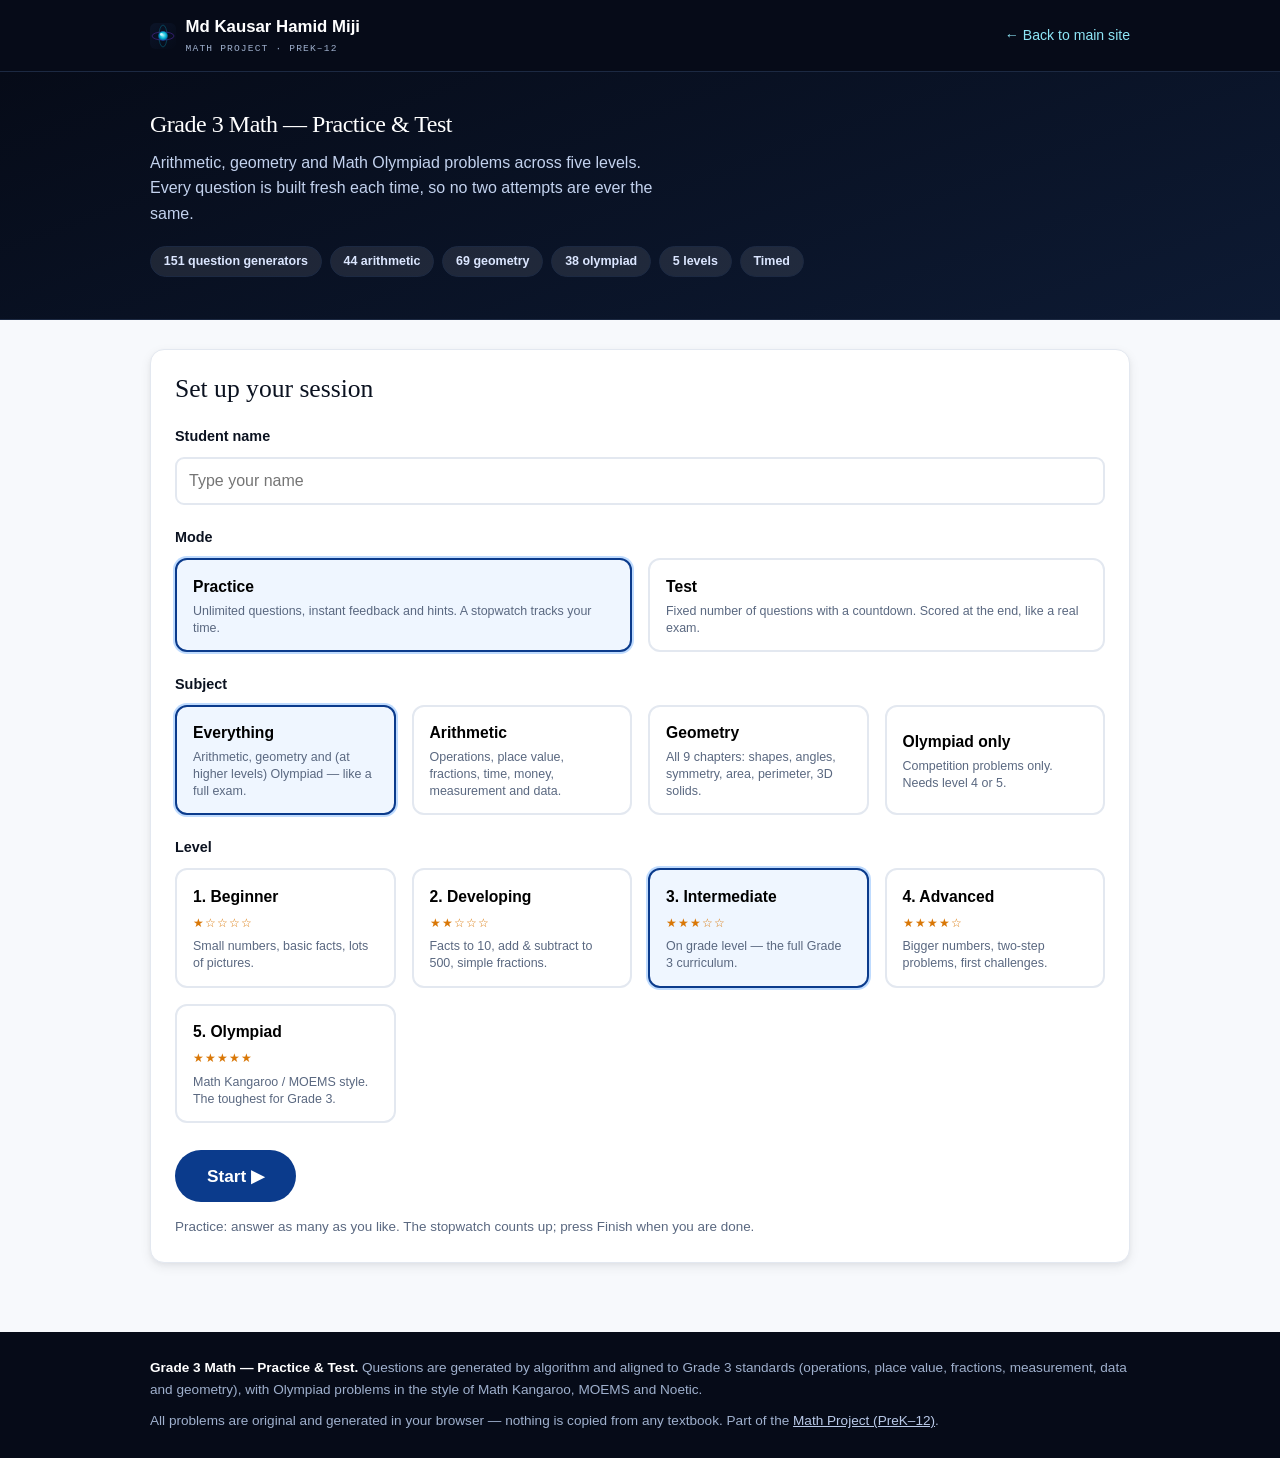
==== commit ad303b0d: "Rebuild site around nanophotonics and plasmonics PhD research - New design system (assets/css/main.c" ====
--- a/math/index.html
+++ b/math/index.html
@@ -151,7 +151,7 @@
 <body>
 <a class="skip-link" href="#app">Skip to the app</a>
 
-<div class="topbar">
+<header class="topbar">
   <div class="wrap">
     <a class="logo" href="../index.html">
       <img src="../assets/img/favicon.svg" alt="" width="26" height="26">
@@ -159,7 +159,7 @@
     </a>
     <a class="home" href="../index.html">← Back to main site</a>
   </div>
-</div>
+</header>
 
 <section class="hero">
   <div class="wrap">
